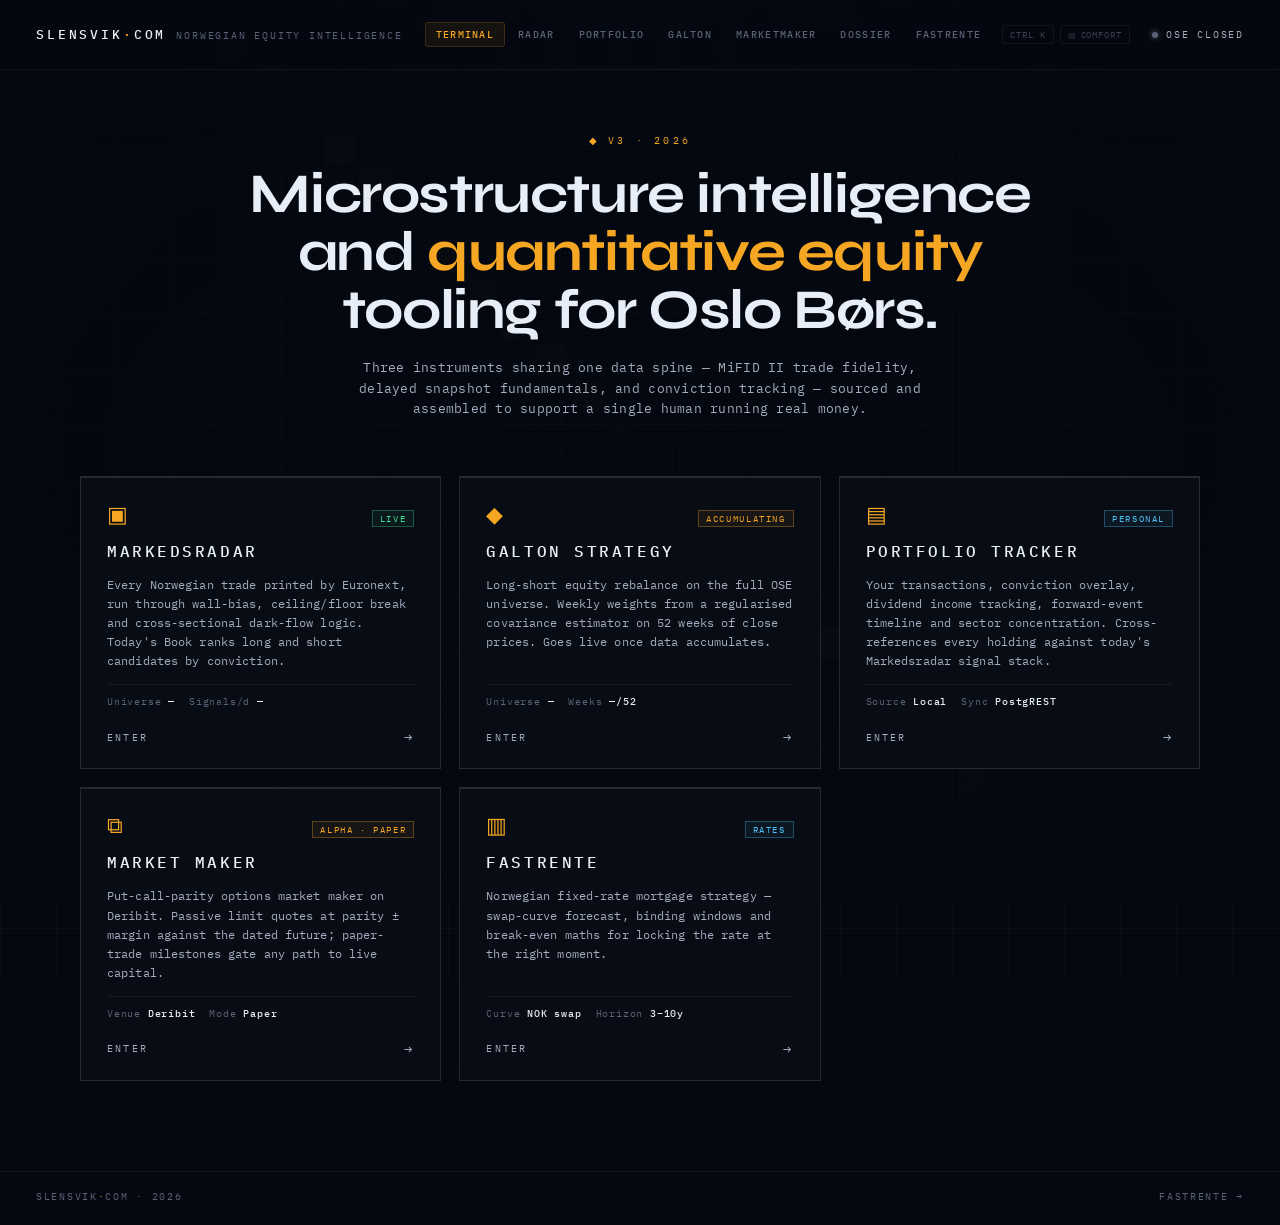
==== index.html @ cd82ac49 "feat(radar): ship Catalyst Radar — event-first precursor scanner api.catalyst_radar (ENEXT sql/catal" ====
<!DOCTYPE html>
<html lang="en">
<head>
<meta charset="UTF-8">
<meta name="viewport" content="width=device-width, initial-scale=1.0">
<title>Slensvik · Norwegian Equity Intelligence</title>
<meta name="description" content="Norwegian equity intelligence terminal — dark-flow signals, conviction radar, portfolio analytics and the Galton strategy, built on Euronext Oslo Børs data.">
<link rel="icon" type="image/svg+xml" href="assets/favicon.svg">
<link rel="preconnect" href="https://fonts.googleapis.com">
<link href="https://fonts.googleapis.com/css2?family=IBM+Plex+Mono:wght@300;400;500;600&family=Syne:wght@500;700;800&display=swap" rel="stylesheet">
<link rel="stylesheet" href="assets/intel.css">
<style>
  /* Design tokens live in assets/intel.css (shared design system). */
  *, *::before, *::after { box-sizing: border-box; margin: 0; padding: 0; }
  html { scroll-behavior: smooth; }
  body {
    background: var(--bg0); color: var(--text1);
    font-family: var(--mono); min-height: 100vh;
    overflow-x: hidden;
    -webkit-font-smoothing: antialiased; -moz-osx-font-smoothing: grayscale;
  }

  /* ─── Animated matrix background ─────────────────────────────────────── */
  #matrix-bg {
    position: fixed; inset: 0;
    z-index: 0;
    pointer-events: none;
    opacity: 0.62;
  }
  /* Top + bottom vignette so cards remain readable */
  .vignette {
    position: fixed; inset: 0; z-index: 1; pointer-events: none;
    background:
      radial-gradient(ellipse 80% 60% at 50% 50%, transparent 0%, rgba(5,8,16,0.55) 100%),
      linear-gradient(180deg, rgba(5,8,16,0.45) 0%, transparent 18%, transparent 82%, rgba(5,8,16,0.6) 100%);
  }

  /* ─── Foreground container ───────────────────────────────────────────── */
  .page {
    position: relative; z-index: 2;
    min-height: 100vh;
    display: flex; flex-direction: column;
  }

  /* ─── Top bar ────────────────────────────────────────────────────────── */
  .topbar {
    display: flex; justify-content: space-between; align-items: center;
    padding: 22px 36px; border-bottom: 1px solid var(--border);
    backdrop-filter: blur(6px); background: rgba(5,8,16,0.4);
  }
  .brand {
    display: flex; align-items: baseline; gap: 10px;
  }
  .brand .mark {
    font-family: var(--mono); font-size: 13px; font-weight: 500;
    letter-spacing: 0.22em; color: var(--text1); text-transform: uppercase;
  }
  .brand .dot { color: var(--amber); }
  .brand .sub {
    font-family: var(--mono); font-size: 10px;
    letter-spacing: 0.18em; color: var(--text3); text-transform: uppercase;
  }
  .market-status {
    display: flex; align-items: center; gap: 8px;
    font-family: var(--mono); font-size: 10px;
    letter-spacing: 0.18em; text-transform: uppercase; color: var(--text2);
  }
  .market-status .dot {
    width: 6px; height: 6px; border-radius: 50%;
    background: var(--text3); box-shadow: 0 0 6px var(--text3);
  }
  .market-status.open .dot {
    background: var(--green); box-shadow: 0 0 8px var(--green);
    animation: pulse 2s ease-in-out infinite;
  }
  @keyframes pulse { 0%,100% { opacity: 1 } 50% { opacity: 0.4 } }

  /* ─── Hero / hub ─────────────────────────────────────────────────────── */
  .hub {
    flex: 1;
    display: flex; flex-direction: column;
    justify-content: center; align-items: center;
    padding: 64px 36px 90px;
  }
  .eyebrow {
    font-family: var(--mono); font-size: 10px;
    letter-spacing: 0.32em; text-transform: uppercase;
    color: var(--amber); margin-bottom: 18px;
  }
  .eyebrow .glyph { margin-right: 8px; }
  h1.title {
    font-family: var(--sans); font-weight: 700;
    font-size: clamp(34px, 5vw, 56px);
    line-height: 1.04; letter-spacing: -0.025em;
    color: var(--text1); text-align: center; max-width: 880px;
    margin-bottom: 18px;
  }
  h1.title em {
    font-style: normal; color: var(--amber);
    font-weight: 700;
  }
  .subtitle {
    font-family: var(--mono); font-size: 13px;
    color: var(--text2); max-width: 580px; text-align: center;
    line-height: 1.6; letter-spacing: 0.02em;
    margin-bottom: 56px;
  }

  /* ─── Gateway cards ──────────────────────────────────────────────────── */
  .gateways {
    display: grid; grid-template-columns: repeat(auto-fit, minmax(280px, 1fr));
    gap: 18px; width: 100%; max-width: 1120px;
  }
  .gw.gw-wide { min-height: 0; }
  @media (max-width: 920px)  { .gateways { grid-template-columns: 1fr; max-width: 480px; } }

  .gw {
    position: relative;
    border: 1px solid var(--border2);
    background: rgba(11,15,23,0.78);
    backdrop-filter: blur(8px);
    padding: 26px 26px 22px;
    text-decoration: none; color: var(--text1);
    transition: border-color .25s, background .25s, transform .25s;
    overflow: hidden;
    display: flex; flex-direction: column; gap: 14px;
    min-height: 230px;
  }
  .gw::before {
    content: '';
    position: absolute; top: 0; left: 0; right: 0; height: 1px;
    background: var(--border2);
    transition: background .25s;
  }
  .gw:hover {
    border-color: var(--border3);
    background: rgba(17,22,31,0.85);
    transform: translateY(-1px);
  }
  .gw:hover::before { background: var(--amber); }

  .gw-head { display: flex; align-items: baseline; justify-content: space-between; gap: 12px; }
  .gw-glyph {
    font-family: var(--mono); font-size: 22px; line-height: 1;
    color: var(--amber);
  }
  .gw-status {
    font-family: var(--mono); font-size: 9px; letter-spacing: 0.18em;
    text-transform: uppercase; color: var(--text3);
    padding: 2px 7px; border: 1px solid var(--border2); border-radius: 0;
  }
  .gw-status.live { color: var(--green); border-color: rgba(67,224,151,0.32); background: rgba(67,224,151,0.06); }
  .gw-status.beta { color: var(--ice);   border-color: rgba(79,195,247,0.32); background: rgba(79,195,247,0.06); }
  .gw-status.acc  { color: var(--amber); border-color: rgba(245,166,35,0.32); background: rgba(245,166,35,0.06); }

  .gw-name {
    font-family: var(--mono); font-size: 16px; font-weight: 500;
    letter-spacing: 0.16em; text-transform: uppercase; color: var(--text1);
  }
  .gw-desc {
    font-family: var(--mono); font-size: 11.5px; line-height: 1.66;
    color: var(--text2); letter-spacing: 0.01em;
    flex: 1;
  }

  .gw-meta {
    display: flex; flex-wrap: wrap; gap: 14px;
    border-top: 1px solid var(--border);
    padding-top: 10px;
    font-family: var(--mono); font-size: 10px;
    letter-spacing: 0.08em; color: var(--text3);
  }
  .gw-meta strong {
    color: var(--text1); font-weight: 500;
    font-variant-numeric: tabular-nums;
  }

  .gw-enter {
    display: flex; align-items: center; justify-content: space-between;
    font-family: var(--mono); font-size: 10px; letter-spacing: 0.22em;
    text-transform: uppercase; color: var(--text2);
    padding-top: 6px;
  }
  .gw:hover .gw-enter { color: var(--amber); }
  .gw-arrow {
    font-size: 14px; transition: transform .25s;
  }
  .gw:hover .gw-arrow { transform: translateX(4px); }

  /* ─── Market constellation (three.js hero; replaces matrix when WebGL+data ok) ── */
  #constellation {
    position: fixed; inset: 0; z-index: 0; pointer-events: none;
    opacity: 0; transition: opacity 1.6s ease;
  }
  #constellation.on { opacity: 1; }
  #constellation-tip {
    position: fixed; z-index: 60; pointer-events: none; display: none;
    background: rgba(17,22,31,0.92);
    -webkit-backdrop-filter: blur(8px); backdrop-filter: blur(8px);
    border: 1px solid var(--border2); border-radius: var(--radius);
    padding: 8px 12px; font-family: var(--mono); font-size: 10px;
    color: var(--text2); box-shadow: var(--shadow-panel);
    letter-spacing: 0.04em; white-space: nowrap;
  }
  #constellation-tip .ct-tick { color: var(--text1); font-weight: 600; letter-spacing: .1em; }
  #constellation-tip .ct-chg.up { color: var(--green); }
  #constellation-tip .ct-chg.down { color: var(--red); }
  #constellation-tip .ct-sub { color: var(--text4); font-size: 9px; margin-top: 2px; }

  /* ─── Footer ──────────────────────────────────────────────────────────── */
  .foot {
    padding: 18px 36px 22px;
    display: flex; justify-content: space-between; align-items: center;
    border-top: 1px solid var(--border);
    font-family: var(--mono); font-size: 9.5px;
    letter-spacing: 0.18em; text-transform: uppercase; color: var(--text3);
  }
  .foot a { color: var(--text3); text-decoration: none; }
  .foot a:hover { color: var(--amber); }

  /* ─── Mobile / small screens ──────────────────────────────────────────── */
  @media (max-width: 600px) {
    .topbar { padding: 14px 16px; flex-wrap: wrap; gap: 10px; }
    .hub { padding: 40px 16px 56px; }
    .subtitle { margin-bottom: 36px; }
    .gw { min-height: 0; padding: 20px 18px 18px; }
    .foot { padding: 14px 16px 18px; flex-wrap: wrap; gap: 8px; }
  }
</style>
</head>
<body>

<script src="assets/intel.js?v=20260902"></script>

<canvas id="matrix-bg"></canvas>
<div class="vignette"></div>

<div class="page">

  <header class="topbar">
    <div class="brand">
      <span class="mark">SLENSVIK<span class="dot">·</span>COM</span>
      <span class="sub">Norwegian Equity Intelligence</span>
    </div>
    <div data-intel-nav></div>
    <div class="market-status" id="marketStatus">
      <span class="dot"></span><span class="label">CHECKING …</span>
    </div>
  </header>

  <main class="hub">

    <div class="eyebrow"><span class="glyph">◆</span>v3 · 2026</div>
    <h1 class="title">Microstructure intelligence and <em>quantitative equity</em> tooling for Oslo Børs.</h1>
    <p class="subtitle">
      Three instruments sharing one data spine — MiFID II trade fidelity,
      delayed snapshot fundamentals, and conviction tracking — sourced and
      assembled to support a single human running real money.
    </p>

    <nav class="gateways">

      <a class="gw" href="radar.html">
        <div class="gw-head">
          <span class="gw-glyph">▣</span>
          <span class="gw-status live">LIVE</span>
        </div>
        <div class="gw-name">Markedsradar</div>
        <p class="gw-desc">
          Every Norwegian trade printed by Euronext, run through wall-bias,
          ceiling/floor break and cross-sectional dark-flow logic. Today's
          Book ranks long and short candidates by conviction.
        </p>
        <div class="gw-meta">
          <span>Universe <strong id="kpiMrUniverse">—</strong></span>
          <span>Signals/d <strong id="kpiMrSignals">—</strong></span>
        </div>
        <div class="gw-enter"><span>ENTER</span><span class="gw-arrow">→</span></div>
      </a>

      <a class="gw" href="galton.html">
        <div class="gw-head">
          <span class="gw-glyph">◆</span>
          <span class="gw-status acc" id="galtonStatus">ACCUMULATING</span>
        </div>
        <div class="gw-name">Galton Strategy</div>
        <p class="gw-desc">
          Long-short equity rebalance on the full OSE universe. Weekly
          weights from a regularised covariance estimator on 52 weeks of
          close prices. Goes live once data accumulates.
        </p>
        <div class="gw-meta">
          <span>Universe <strong id="kpiGalUniverse">—</strong></span>
          <span>Weeks <strong id="kpiGalWeeks">—/52</strong></span>
        </div>
        <div class="gw-enter"><span>ENTER</span><span class="gw-arrow">→</span></div>
      </a>

      <a class="gw" href="portfolio.html">
        <div class="gw-head">
          <span class="gw-glyph">▤</span>
          <span class="gw-status beta">PERSONAL</span>
        </div>
        <div class="gw-name">Portfolio Tracker</div>
        <p class="gw-desc">
          Your transactions, conviction overlay, dividend income tracking,
          forward-event timeline and sector concentration. Cross-references
          every holding against today's Markedsradar signal stack.
        </p>
        <div class="gw-meta">
          <span>Source <strong>Local</strong></span>
          <span>Sync <strong>PostgREST</strong></span>
        </div>
        <div class="gw-enter"><span>ENTER</span><span class="gw-arrow">→</span></div>
      </a>

      <a class="gw gw-wide" href="marketmaker.html">
        <div class="gw-head">
          <span class="gw-glyph">⧉</span>
          <span class="gw-status acc">ALPHA · PAPER</span>
        </div>
        <div class="gw-name">Market Maker</div>
        <p class="gw-desc">
          Put-call-parity options market maker on Deribit. Passive limit
          quotes at parity ± margin against the dated future; paper-trade
          milestones gate any path to live capital.
        </p>
        <div class="gw-meta">
          <span>Venue <strong>Deribit</strong></span>
          <span>Mode <strong>Paper</strong></span>
        </div>
        <div class="gw-enter"><span>ENTER</span><span class="gw-arrow">→</span></div>
      </a>

      <a class="gw gw-wide" href="fastrente.html">
        <div class="gw-head">
          <span class="gw-glyph">▥</span>
          <span class="gw-status beta">RATES</span>
        </div>
        <div class="gw-name">Fastrente</div>
        <p class="gw-desc">
          Norwegian fixed-rate mortgage strategy — swap-curve forecast,
          binding windows and break-even maths for locking the rate at the
          right moment.
        </p>
        <div class="gw-meta">
          <span>Curve <strong>NOK swap</strong></span>
          <span>Horizon <strong>3–10y</strong></span>
        </div>
        <div class="gw-enter"><span>ENTER</span><span class="gw-arrow">→</span></div>
      </a>

    </nav>
  </main>

  <footer class="foot">
    <span>SLENSVIK<span style="color:var(--amber)">·</span>COM · 2026</span>
    <span><a href="fastrente.html">FASTRENTE →</a></span>
  </footer>
</div>

<script>
/* ─── Animated covariance-matrix background ────────────────────────────────
   A grid of cells, each holding a value in [-1, 1] that drifts on its own
   slow stochastic process. Diagonal cells stay strong; off-diagonals settle
   toward a structured target with periodic re-randomisation.

   This is a generic "estimator → structured target" visual; the strategy's
   exact regularisation kernel can shape it more specifically later.
*/
(() => {
  const canvas = document.getElementById('matrix-bg');
  const ctx    = canvas.getContext('2d');
  const dpr    = Math.min(window.devicePixelRatio || 1, 2);

  // Universe-like dimensions: 24x24 cells (~ a covariance matrix on a
  // mid-sized OSE subset). Big enough to feel like data, small enough to
  // animate cheaply.
  const N = 24;
  const cells = [];
  for (let i = 0; i < N; i++) {
    for (let j = 0; j < N; j++) {
      cells.push({
        i, j,
        v: 0, target: 0,
        speed: 0.0024 + Math.random() * 0.004,
      });
    }
  }
  const cellAt = (i, j) => cells[i * N + j];

  function reshuffleTargets() {
    // Each cell drifts toward the Galton-shrunken correlation it would have
    // under the actual ρ shrinkage from the dissertation's Table 1:
    //   ρ_G_ij = 0.068 + 0.259 · ρ̂_ij   (off-diagonal)
    // Diagonal stays at 1. The "sample" ρ̂ underneath is itself slowly
    // drifting block-structured noise — what an estimator would see.
    const G0 = 0.0680, G1 = 0.2592;
    const nBlocks   = 4 + Math.floor(Math.random() * 2);
    const blockSize = Math.ceil(N / nBlocks);
    const blockMean = [];
    for (let b = 0; b < nBlocks; b++) blockMean.push(Math.random() * 1.6 - 0.8);

    for (const c of cells) {
      if (c.i === c.j) { c.target = 0.95; continue; }
      const bi = Math.floor(c.i / blockSize);
      const bj = Math.floor(c.j / blockSize);
      const sameBlock = (bi === bj);
      const base      = sameBlock ? blockMean[bi] : 0;
      if (c.i > c.j) {
        c.target = cellAt(c.j, c.i).target;
      } else {
        const rhoHat  = base + (Math.random() - 0.5) * (sameBlock ? 0.4 : 0.5);
        const rhoG    = G0 + G1 * rhoHat;
        c.target = Math.max(-0.95, Math.min(0.95, rhoG));
      }
    }
  }

  function resize() {
    canvas.width  = window.innerWidth  * dpr;
    canvas.height = window.innerHeight * dpr;
    canvas.style.width  = window.innerWidth + 'px';
    canvas.style.height = window.innerHeight + 'px';
  }
  resize();
  window.addEventListener('resize', resize);

  reshuffleTargets();
  let lastShuffle = 0;
  // Color sampler: blue (+) ↔ black (0) ↔ red (−). Saturated near edges.
  function colorFor(v) {
    const a = Math.min(1, Math.abs(v));
    if (v >= 0) {
      // amber/blue mix going positive
      const r = Math.round(  8 + (245 -  8) * a * 0.55);
      const g = Math.round( 14 + (166 - 14) * a * 0.55);
      const b = Math.round( 22 + ( 35 - 22) * a * 0.25);
      return `rgba(${r},${g},${b},${0.42 + a*0.5})`;
    } else {
      // ice/blue going negative
      const r = Math.round(  8 + ( 50 -  8) * a * 0.55);
      const g = Math.round( 14 + (140 - 14) * a * 0.55);
      const b = Math.round( 22 + (200 - 22) * a * 0.55);
      return `rgba(${r},${g},${b},${0.42 + a*0.55})`;
    }
  }

  function frame(t) {
    if (window.__matrixHalt) return;     // constellation took over the hero
    if (!lastShuffle) lastShuffle = t;
    if (t - lastShuffle > 12000) {       // re-randomise structure every 12s
      reshuffleTargets();
      lastShuffle = t;
    }

    // Layout: a centered square that fills ~min(width, height)*0.95
    const W = canvas.width, H = canvas.height;
    const side = Math.min(W, H) * 0.94;
    const cell = side / N;
    const ox = (W - side) / 2;
    const oy = (H - side) / 2;

    ctx.clearRect(0, 0, W, H);

    // Gentle vignette so cells fade at edges
    const grad = ctx.createRadialGradient(W/2, H/2, side*0.15, W/2, H/2, side*0.75);
    grad.addColorStop(0,   'rgba(5,8,16,0)');
    grad.addColorStop(1,   'rgba(5,8,16,0.18)');

    for (const c of cells) {
      // Slow drift toward target
      c.v += (c.target - c.v) * c.speed;

      const x = ox + c.j * cell;
      const y = oy + c.i * cell;
      const s = cell - 2;   // 2px gutter

      ctx.fillStyle = colorFor(c.v);
      ctx.fillRect(x, y, s, s);
    }

    // Soft vignette overlay
    ctx.fillStyle = grad;
    ctx.fillRect(0, 0, W, H);

    requestAnimationFrame(frame);
  }
  requestAnimationFrame(frame);
})();

/* ─── Market status indicator (Oslo Børs hours) ───────────────────────────── */
(function updateMarket() {
  const el = document.getElementById('marketStatus');
  function tick() {
    const now = new Date();
    const oslo = new Date(now.toLocaleString('en-US', { timeZone: 'Europe/Oslo' }));
    const day  = oslo.getDay();
    const mins = oslo.getHours() * 60 + oslo.getMinutes();
    const isWeekday = day >= 1 && day <= 5;
    const isOpen = isWeekday && mins >= 9*60 && mins < 16*60+30;
    el.classList.toggle('open', isOpen);
    el.querySelector('.label').textContent = isOpen ? 'OSE OPEN' : 'OSE CLOSED';
  }
  tick();
  setInterval(tick, 30000);
})();

/* ─── Quick KPIs pulled from PostgREST (INTEL.safeGet from assets/intel.js) ── */
(async () => {
  const safeGet = INTEL.safeGet;

  // Markedsradar universe + signal count
  const univ = await safeGet('daily_summary?select=isin&limit=10000');
  if (univ) document.getElementById('kpiMrUniverse').textContent = new Set(univ.map(r => r.isin)).size || '—';

  const latest = await safeGet('smart_signals?select=trade_date&order=trade_date.desc&limit=1');
  if (latest && latest.length) {
    const d = latest[0].trade_date;
    const sigs = await safeGet(`smart_signals?trade_date=eq.${d}&select=id`);
    if (sigs) document.getElementById('kpiMrSignals').textContent = sigs.length;
  }

  // Galton: universe size + weeks of data accumulated
  const dc = await safeGet('daily_close?select=isin,trade_date&order=trade_date.asc');
  if (dc && dc.length) {
    const isins = new Set(dc.map(r => r.isin));
    const dates = [...new Set(dc.map(r => r.trade_date))].sort();
    document.getElementById('kpiGalUniverse').textContent = isins.size;
    const weeks = Math.floor(dates.length / 5);  // ~5 trading days per week
    document.getElementById('kpiGalWeeks').textContent = `${weeks}/52`;
    if (weeks >= 52) {
      const st = document.getElementById('galtonStatus');
      st.className = 'gw-status live';
      st.textContent = 'LIVE';
    }
  }
})();

/* ─── Market constellation ─────────────────────────────────────────────────
   Every listed name is a glowing star: size = market cap, color = 1d return
   (red ↔ slate ↔ green), pulse = dark-flow share. One BufferGeometry of
   point sprites (~290 names), drift + pulse computed in the vertex shader
   (zero per-frame CPU work). Degrades silently to the covariance-matrix
   canvas above when WebGL, the CDN or the data feed is unavailable.
   three.js pinned @0.160.0 (last UMD build). */
(async () => {
  const reduce = window.matchMedia('(prefers-reduced-motion: reduce)').matches;

  /* gate 1: WebGL */
  try {
    const probe = document.createElement('canvas');
    if (!(probe.getContext('webgl2') || probe.getContext('webgl'))) return;
  } catch (e) { return; }

  /* gate 2: data */
  const ti = await INTEL.safeGet(
    'ticker_intel?select=isin,ticker,issuer,market_cap_eur,return_1d_pct,dark_pct&limit=1000');
  if (!ti || ti.length < 20) return;

  /* market caps: ticker_intel.market_cap_eur is often null → fall back to the
     latest daily_close snapshot; uniform size if that misses too */
  const mcap = {};
  ti.forEach(r => { if (r.market_cap_eur != null) mcap[r.isin] = +r.market_cap_eur; });
  if (!Object.keys(mcap).length) {
    const last = await INTEL.safeGet('daily_close?select=trade_date&order=trade_date.desc&limit=1');
    if (last && last[0]) {
      const rows = await INTEL.safeGet(
        `daily_close?trade_date=eq.${last[0].trade_date}&select=isin,market_cap&limit=1000`);
      (rows || []).forEach(r => { if (r.market_cap != null) mcap[r.isin] = +r.market_cap; });
    }
  }

  /* gate 3: pinned CDN */
  const ok = await new Promise(res => {
    const s = document.createElement('script');
    s.src = 'https://unpkg.com/three@0.160.0/build/three.min.js';
    s.onload = () => res(true); s.onerror = () => res(false);
    document.head.appendChild(s);
  });
  if (!ok || !window.THREE) return;

  /* take over from the matrix fallback */
  window.__matrixHalt = true;
  const mbg = document.getElementById('matrix-bg');
  if (mbg) mbg.style.display = 'none';

  /* mobile budget: fewer sprites + lower DPR cap keeps the hero smooth */
  const SMALL = window.matchMedia('(max-width: 700px)').matches;
  const stars = ti.slice(0, SMALL ? 160 : 320);
  const N = stars.length;
  const maxMc = Math.max(1, ...stars.map(s => mcap[s.isin] || 0));

  const canvas = document.createElement('canvas');
  canvas.id = 'constellation';
  document.body.insertBefore(canvas, document.querySelector('.vignette'));

  const renderer = new THREE.WebGLRenderer({ canvas, alpha: true, antialias: false });
  renderer.setPixelRatio(Math.min(window.devicePixelRatio || 1, SMALL ? 1.5 : 2));
  const camera = new THREE.PerspectiveCamera(55, 1, 1, 600);
  camera.position.set(0, 5, 150);
  const scene = new THREE.Scene();
  const group = new THREE.Group();
  group.rotation.x = 0.30;
  scene.add(group);

  /* one buffer geometry of point sprites */
  const pos = new Float32Array(N * 3), col = new Float32Array(N * 3),
        size = new Float32Array(N), pulse = new Float32Array(N),
        amp = new Float32Array(N), phase = new Float32Array(N), freq = new Float32Array(N);

  const lerp3 = (a, b, t) => [a[0]+(b[0]-a[0])*t, a[1]+(b[1]-a[1])*t, a[2]+(b[2]-a[2])*t];
  const SLATE = [0.36, 0.40, 0.50], GREEN = [0.26, 0.88, 0.59], RED = [0.94, 0.38, 0.38];

  for (let i = 0; i < N; i++) {
    const s = stars[i];
    /* tilted galactic disc, denser toward the core */
    const a2 = Math.random() * Math.PI * 2;
    const r  = Math.sqrt(Math.random());
    pos[i*3]   = Math.cos(a2) * r * 130;
    pos[i*3+1] = (Math.random() - 0.5) * (1.15 - r) * 60;
    pos[i*3+2] = Math.sin(a2) * r * 70;

    /* color ← 1d return through the site palette */
    const t = Math.max(-1, Math.min(1, (s.return_1d_pct || 0) / 2));
    const c = t >= 0 ? lerp3(SLATE, GREEN, t) : lerp3(SLATE, RED, -t);
    col[i*3] = c[0]; col[i*3+1] = c[1]; col[i*3+2] = c[2];

    /* size ← market cap (cube-root flattening keeps mid-caps visible) */
    const mc = mcap[s.isin];
    size[i] = mc ? 6 + 26 * Math.pow(mc / maxMc, 0.30) : 7;

    /* pulse ← dark-flow share */
    const dk = +s.dark_pct || 0;
    amp[i]   = Math.min(1, dk / 12);
    pulse[i] = 0.7 + Math.min(3.2, dk / 10 * 2.6);
    phase[i] = Math.random() * Math.PI * 2;
    freq[i]  = 0.05 + Math.random() * 0.10;     /* slow autonomous drift */
  }

  const geo = new THREE.BufferGeometry();
  geo.setAttribute('position', new THREE.BufferAttribute(pos, 3));
  geo.setAttribute('aColor',   new THREE.BufferAttribute(col, 3));
  geo.setAttribute('aSize',    new THREE.BufferAttribute(size, 1));
  geo.setAttribute('aPulse',   new THREE.BufferAttribute(pulse, 1));
  geo.setAttribute('aAmp',     new THREE.BufferAttribute(amp, 1));
  geo.setAttribute('aPhase',   new THREE.BufferAttribute(phase, 1));
  geo.setAttribute('aFreq',    new THREE.BufferAttribute(freq, 1));

  const mat = new THREE.ShaderMaterial({
    transparent: true, depthWrite: false, blending: THREE.AdditiveBlending,
    uniforms: { uTime: { value: 0 }, uPR: { value: renderer.getPixelRatio() } },
    vertexShader: `
      attribute vec3  aColor;
      attribute float aSize, aPulse, aAmp, aPhase, aFreq;
      uniform float uTime, uPR;
      varying vec3 vColor; varying float vGlow;
      void main() {
        vec3 p = position + vec3(
          sin(uTime * aFreq        + aPhase),
          cos(uTime * aFreq * 1.31 + aPhase * 1.7),
          sin(uTime * aFreq * 0.73 + aPhase * 2.3)) * 2.8;
        vec4 mv = modelViewMatrix * vec4(p, 1.0);
        float pl = 0.5 + 0.5 * sin(uTime * aPulse + aPhase);
        vGlow  = 0.62 + 0.38 * pl * max(aAmp, 0.12);
        vColor = aColor;
        gl_PointSize = aSize * uPR * (210.0 / -mv.z) * (1.0 + 0.22 * pl * aAmp);
        gl_Position  = projectionMatrix * mv;
      }`,
    fragmentShader: `
      precision mediump float;
      varying vec3 vColor; varying float vGlow;
      void main() {
        vec2  c = gl_PointCoord - 0.5;
        float d = length(c) * 2.0;
        if (d > 1.0) discard;
        float halo = pow(1.0 - d, 2.0);
        float core = smoothstep(0.26, 0.0, d);
        vec3 col = vColor * (1.0 + 0.5 * vGlow) + vec3(1.0) * core * 0.35;
        gl_FragColor = vec4(col, (halo * 0.95 + core) * vGlow);
      }`,
  });
  const points = new THREE.Points(geo, mat);
  group.add(points);

  function resize() {
    renderer.setSize(window.innerWidth, window.innerHeight, false);
    camera.aspect = window.innerWidth / window.innerHeight;
    camera.updateProjectionMatrix();
  }
  resize();
  window.addEventListener('resize', resize);

  /* ── hover tooltip + click → dossier (events on document: canvas sits
        behind .page, so we raycast from wherever the cursor is) ── */
  const tip = document.createElement('div');
  tip.id = 'constellation-tip';
  document.body.appendChild(tip);
  const ray = new THREE.Raycaster();
  ray.params.Points.threshold = 4;
  const ndc = new THREE.Vector2();
  let hover = -1, mx = 0, my = 0;

  function pick(e) {
    ndc.x = (e.clientX / window.innerWidth) * 2 - 1;
    ndc.y = -(e.clientY / window.innerHeight) * 2 + 1;
    ray.setFromCamera(ndc, camera);
    const hit = ray.intersectObject(points)[0];
    return hit ? hit.index : -1;
  }
  document.addEventListener('mousemove', (e) => {
    mx = (e.clientX / window.innerWidth - 0.5) * 2;
    my = (e.clientY / window.innerHeight - 0.5) * 2;
    if (e.target.closest('a, button, input, nav, .gw')) {
      if (hover !== -1) { hover = -1; tip.style.display = 'none'; document.body.style.cursor = ''; }
      return;
    }
    const idx = pick(e);
    if (idx !== hover) {
      hover = idx;
      if (idx === -1) { tip.style.display = 'none'; document.body.style.cursor = ''; }
    }
    if (hover !== -1) {
      const s = stars[hover];
      const chg = s.return_1d_pct;
      tip.innerHTML =
        `<span class="ct-tick">${s.ticker || ''}</span> · ${s.issuer || s.isin}` +
        ` <span class="ct-chg ${chg > 0 ? 'up' : chg < 0 ? 'down' : ''}">${INTEL.fmtPct(chg)}</span>` +
        `<div class="ct-sub">dark ${INTEL.fmtNum(s.dark_pct, 1)}% · click for dossier</div>`;
      tip.style.display = 'block';
      tip.style.left = Math.min(e.clientX + 16, window.innerWidth - 280) + 'px';
      tip.style.top  = (e.clientY + 18) + 'px';
      document.body.style.cursor = 'pointer';
    }
  }, { passive: true });
  document.addEventListener('click', (e) => {
    if (hover === -1 || e.target.closest('a, button, input, nav')) return;
    location.href = INTEL.selskapHref(stars[hover].isin);
  });

  /* ── render loop: 60fps budget, rAF paused when tab hidden ── */
  let raf = 0;
  const clock = new THREE.Clock();
  let t = 0;
  function frame() {
    raf = requestAnimationFrame(frame);
    t += Math.min(clock.getDelta(), 0.1);
    mat.uniforms.uTime.value = t;
    group.rotation.y += 0.00045;                       /* slow autonomous spin */
    camera.position.x += (mx * 9  - camera.position.x) * 0.04;   /* parallax */
    camera.position.y += (-my * 5 + 6 - camera.position.y) * 0.04;
    camera.lookAt(0, 0, 0);
    renderer.render(scene, camera);
  }
  if (reduce) {
    /* static rendered frame — no drift, no spin */
    mat.uniforms.uTime.value = 8;
    renderer.render(scene, camera);
  } else {
    frame();
    document.addEventListener('visibilitychange', () => {
      if (document.hidden) { cancelAnimationFrame(raf); raf = 0; clock.getDelta(); }
      else if (!raf) frame();
    });
  }
  canvas.classList.add('on');
})();
</script>

</body>
</html>
---- assets/intel.css ----
/* ═══════════════════════════════════════════════════════════════════════════
   INTEL.CSS — slensvik.com shared design system
   ─────────────────────────────────────────────────────────────────────────────
   Terminal-quant identity: near-black blues, IBM Plex Mono data surfaces,
   Syne display type, amber/ice/green/red accent semantics, subtle grid
   textures and glow accents. Bloomberg-terminal-meets-modern.

   Load FIRST in <head>, before any page-local <style> (page styles may extend
   or override). Pair with assets/intel.js (nav injection, fetch + format
   utils, Chart.js defaults).

   ── DESIGN TOKENS (CSS custom properties on :root) ──────────────────────────
   Backgrounds (darkest → lightest):
     --bg0  #050810  page background (near-black blue)
     --bg1  #0b0f17  panel background
     --bg2  #11161f  raised surface / table header / tooltip
     --bg3  #1a212d  hover / active surface
   Borders (white-alpha, subtle → strong):
     --border   rgba(255,255,255,.06)  hairline panel/table border
     --border2  rgba(255,255,255,.12)  interactive border (buttons, pills)
     --border3  rgba(255,255,255,.22)  hover/focus border
   Text (bright → faint):
     --text1  #e8eef7  primary (values, headings)
     --text2  #a4adbf  secondary (body copy)
     --text3  #5a6377  labels, metadata
     --text4  #3a4252  disabled / decorative
   Accents (semantic; each has a -dim translucent fill for badge/pill bg):
     --amber  #f5a623  brand / attention / cost      --amber-dim rgba(.16)
     --ice    #4fc3f7  data / info / canonical feed  --ice-dim   rgba(.13)
     --green  #43e097  positive / live / long        --green-dim rgba(.16)
     --red    #f06060  negative / risk / short       --red-dim   rgba(.16)
     --purple #a78bfa  model / derived / signal      --purple-dim rgba(.14)
   Type:
     --mono  IBM Plex Mono stack — ALL data, labels, numbers (use with
             font-variant-numeric: tabular-nums for columns)
     --sans  Syne stack — display headings and prose
   Geometry & depth:
     --radius 4px  --radius-lg 8px
     --space-1 4px --space-2 8px --space-3 14px --space-4 22px --space-5 36px
     --shadow-panel  ambient panel drop
     --glow-amber / --glow-ice / --glow-green / --glow-red  accent glows
   Legacy aliases (older pages: markedsradar, portfolio — DO NOT use in new
   code, kept so existing markup/JS template literals keep resolving):
     --bg→bg0, --border-glow→border3, --text→text1, --text-bright→text1,
     --text-dim→text3, --gold→amber, --body→sans

   ── COMPONENT VOCABULARY ────────────────────────────────────────────────────
   Topbar / nav
     .site-nav            injected by intel.js into [data-intel-nav]; row of
                          .sn-link anchors, .sn-link.active = current page
   Panels
     .panel               bg1 card w/ hairline border + radius (+hover lift)
     .panel-head          flex row: .panel-title (mono micro-caps label) +
                          .panel-meta (right-aligned mono metadata)
     .sec-head            standalone section header: glyph + title + rule
   KPIs
     .kpi-strip           responsive auto-fit grid of .kpi cells
     .kpi                 cell: .kpi-label (micro-caps) / .kpi-value (big mono)
                          / .kpi-sub (faint context line)
     .kpi.up .kpi.down    tints value green/red
   Tables
     .intel-table         data table: micro-caps thead, hairline rows,
                          hover bg3; td.r = right-aligned tabular numerals
   Pills & badges
     .pill                inline status capsule (mono 10px)
     .pill-pos .pill-neg .pill-neu     semantic green/red/slate
     .pill-live           green + pulsing dot (live data feed)
     .pill-mock           amber dashed (mock/simulated data)  ← MOCK badge
     .badge / .badge-green -red -amber -ice -purple -dim     tiny chips
   Charts & sparklines
     .chart-frame         positioned canvas wrapper (give it a height)
     .spark               inline-flex sparkline container (svg/canvas inside)
   Links
     .tk-link             ticker/ISIN → selskap.html?isin=… cross-link;
                          subtle dotted underline, ice on hover
   Tooltip
     .intel-tip           positioned hover tooltip body (bg2, hairline, mono)
   Loading
     .skeleton            shimmering placeholder block (set w/h)
     .spinner-dot         3-dot pulsing loader
   Buttons
     .btn                 mono micro-caps ghost button; .btn:hover ice
     .btn-accent          amber filled
   Texture
     body::before is page-local; use .scanlines on a wrapper for the shared
     horizontal scan-line texture, .gridbg for the faint blueprint grid

   ── MOTION & DEPTH SYSTEM (v3 "the terminal is alive") ─────────────────────
   All motion is gated behind @media (prefers-reduced-motion: no-preference);
   reduced-motion users get the full static design. Driven by intel.js.
     .intel-ambient        fixed background layer (grid + scanline + mood glow)
                           injected by intel.js; parallax via --ambient-y
     --mood-rgb --mood-a   market-mood accent (set from /market_pulse by
                           intel.js; green when breadth>50%, red below,
                           ice neutral) — 3–5% alpha ambient tinting
     .intel-reveal(.in)    staggered fade-up entrance (IntersectionObserver;
                           delay via --reveal-delay)
     .ln-digit(.roll)      odometer digit roll inside INTEL.liveNumber targets
     .ln-up .ln-dn         green/red afterglow on value change
     .intel-k*             ⌘K command palette (overlay, input, list, hints)
     .sn-klaunch           ⌘K affordance chip appended to the injected nav
   ═══════════════════════════════════════════════════════════════════════ */

:root {
  /* backgrounds */
  --bg0: #050810; --bg1: #0b0f17; --bg2: #11161f; --bg3: #1a212d;
  /* borders */
  --border:  rgba(255,255,255,0.06);
  --border2: rgba(255,255,255,0.12);
  --border3: rgba(255,255,255,0.22);
  /* text */
  --text1: #e8eef7; --text2: #a4adbf; --text3: #5a6377; --text4: #3a4252;
  /* accents */
  --amber: #f5a623;  --amber-dim: rgba(245,166,35,0.16);
  --ice:   #4fc3f7;  --ice-dim:   rgba(79,195,247,0.13);
  --green: #43e097;  --green-dim: rgba(67,224,151,0.16);
  --red:   #f06060;  --red-dim:   rgba(240,96,96,0.16);
  --purple:#a78bfa;  --purple-dim:rgba(167,139,250,0.14);
  /* type */
  --mono: 'IBM Plex Mono', ui-monospace, SFMono-Regular, Menlo, monospace;
  --sans: 'Syne', system-ui, sans-serif;
  /* geometry */
  --radius: 4px; --radius-lg: 8px;
  --space-1: 4px; --space-2: 8px; --space-3: 14px; --space-4: 22px; --space-5: 36px;
  /* market mood (overridden at runtime by intel.js from /market_pulse) */
  --mood-rgb: 79,195,247;   /* neutral ice */
  --mood-a: 0.03;
  /* depth */
  --shadow-panel: 0 8px 28px rgba(0,0,0,0.45);
  --glow-amber: 0 0 18px rgba(245,166,35,0.18);
  --glow-ice:   0 0 18px rgba(79,195,247,0.18);
  --glow-green: 0 0 18px rgba(67,224,151,0.18);
  --glow-red:   0 0 18px rgba(240,96,96,0.18);

  /* ── legacy aliases (markedsradar / portfolio era) ── */
  --bg: var(--bg0);
  --border-glow: var(--border3);
  --text: var(--text1);
  --text-bright: var(--text1);
  --text-dim: var(--text3);
  --gold: var(--amber);
  --body: var(--sans);
}

/* ── Site nav (injected by intel.js) ─────────────────────────────────────── */
.site-nav {
  display: flex; align-items: center; gap: 2px; flex-wrap: wrap;
}
.site-nav .sn-link {
  font-family: var(--mono); font-size: 10px; font-weight: 500;
  letter-spacing: 0.13em; text-transform: uppercase;
  color: var(--text3); text-decoration: none;
  padding: 5px 10px; border-radius: 3px;
  border: 1px solid transparent;
  transition: color .15s, border-color .15s, background .15s;
  white-space: nowrap;
}
.site-nav .sn-link:hover { color: var(--text1); background: var(--bg3); }
.site-nav .sn-link.active {
  color: var(--amber); border-color: var(--amber-dim);
  background: rgba(245,166,35,0.07);
}
.site-nav .sn-sep { color: var(--text4); font-size: 9px; user-select: none; }

/* ── Panels (layered glass) ──────────────────────────────────────────────── */
.panel {
  background: rgba(11,15,23,0.72);
  -webkit-backdrop-filter: blur(9px); backdrop-filter: blur(9px);
  border: 1px solid rgba(255,255,255,0.075);
  border-radius: var(--radius-lg); padding: var(--space-4);
  box-shadow:
    inset 0 1px 0 rgba(255,255,255,0.045),                       /* luminous top edge */
    inset 0 0 32px rgba(var(--mood-rgb), calc(var(--mood-a) * 0.5)),
    0 1px 2px rgba(0,0,0,0.25);
  transition: border-color .25s, transform .25s, box-shadow .25s;
}
.panel:hover {
  border-color: var(--border2);
  box-shadow:
    inset 0 1px 0 rgba(255,255,255,0.07),
    inset 0 0 32px rgba(var(--mood-rgb), calc(var(--mood-a) * 0.8)),
    0 6px 22px rgba(0,0,0,0.30),
    0 0 24px rgba(var(--mood-rgb), calc(var(--mood-a) * 1.4));
}
@media (prefers-reduced-motion: no-preference) {
  .panel:hover { transform: translateY(-1px); }
}
.panel-head {
  display: flex; align-items: baseline; justify-content: space-between;
  gap: var(--space-3); margin-bottom: var(--space-3);
}
.panel-title {
  font-family: var(--mono); font-size: 10px; font-weight: 500;
  letter-spacing: 0.18em; text-transform: uppercase; color: var(--text3);
}
.panel-title .glyph { color: var(--amber); margin-right: 6px; }
.panel-meta { font-family: var(--mono); font-size: 10px; color: var(--text4); letter-spacing: 0.06em; }

.sec-head {
  display: flex; align-items: center; gap: var(--space-3);
  font-family: var(--mono); font-size: 10px; letter-spacing: 0.18em;
  text-transform: uppercase; color: var(--text3);
  margin: var(--space-5) 0 var(--space-3);
}
.sec-head::after { content: ''; flex: 1; height: 1px; background: var(--border); }
.sec-head .glyph { color: var(--amber); }

/* ── KPI strip ───────────────────────────────────────────────────────────── */
.kpi-strip {
  display: grid; grid-template-columns: repeat(auto-fit, minmax(140px, 1fr));
  gap: 1px; background: var(--border); border: 1px solid var(--border);
  border-radius: var(--radius-lg); overflow: hidden;
}
.kpi { background: var(--bg1); padding: var(--space-3) var(--space-4); }
.kpi-label {
  font-family: var(--mono); font-size: 9px; letter-spacing: 0.16em;
  text-transform: uppercase; color: var(--text3); margin-bottom: 6px;
}
.kpi-value {
  font-family: var(--mono); font-size: 22px; font-weight: 600;
  color: var(--text1); line-height: 1.1; font-variant-numeric: tabular-nums;
}
.kpi-sub { font-family: var(--mono); font-size: 10px; color: var(--text4); margin-top: 4px; }
.kpi.up   .kpi-value { color: var(--green); }
.kpi.down .kpi-value { color: var(--red); }

/* ── Data tables ─────────────────────────────────────────────────────────── */
.intel-table { width: 100%; border-collapse: collapse; }
.intel-table th {
  font-family: var(--mono); font-size: 9px; font-weight: 500;
  letter-spacing: 0.14em; text-transform: uppercase; color: var(--text3);
  text-align: left; padding: 8px 10px; border-bottom: 1px solid var(--border2);
  background: var(--bg2);
}
.intel-table td {
  font-family: var(--mono); font-size: 11px; color: var(--text2);
  padding: 7px 10px; border-bottom: 1px solid var(--border);
  font-variant-numeric: tabular-nums;
}
.intel-table tbody tr { transition: background .12s; }
.intel-table tbody tr:hover { background: var(--bg3); }
.intel-table .r, .intel-table td.r, .intel-table th.r { text-align: right; }

/* ── Pills & badges ──────────────────────────────────────────────────────── */
.pill {
  display: inline-flex; align-items: center; gap: 6px;
  font-family: var(--mono); font-size: 10px; letter-spacing: 0.12em;
  text-transform: uppercase; padding: 3px 10px; border-radius: 20px;
  border: 1px solid var(--border2); color: var(--text2); white-space: nowrap;
}
.pill-pos { color: var(--green); border-color: rgba(67,224,151,0.4); background: var(--green-dim); }
.pill-neg { color: var(--red);   border-color: rgba(240,96,96,0.4);  background: var(--red-dim); }
.pill-neu { color: var(--text3); border-color: var(--border2);       background: var(--bg2); }
.pill-live { color: var(--green); border-color: rgba(67,224,151,0.4); background: var(--green-dim); }
.pill-live::before {
  content: ''; width: 6px; height: 6px; border-radius: 50%;
  background: var(--green); animation: intel-pulse 2s ease-in-out infinite;
}
.pill-mock {
  color: var(--amber); border: 1px dashed rgba(245,166,35,0.55);
  background: var(--amber-dim);
}
@keyframes intel-pulse { 0%,100% { opacity: 1; } 50% { opacity: 0.25; } }

.badge {
  display: inline-block; font-family: var(--mono); font-size: 9px;
  letter-spacing: 0.08em; padding: 2px 7px; border-radius: 3px;
  border: 1px solid transparent; white-space: nowrap; vertical-align: middle;
}
.badge-green  { background: var(--green-dim);  color: var(--green); }
.badge-red    { background: var(--red-dim);    color: var(--red); }
.badge-amber  { background: var(--amber-dim);  color: var(--amber); }
.badge-ice    { background: var(--ice-dim);    color: var(--ice); }
.badge-purple { background: var(--purple-dim); color: var(--purple); }
.badge-dim    { background: var(--bg3);        color: var(--text3); }

/* ── Charts & sparklines ─────────────────────────────────────────────────── */
.chart-frame { position: relative; width: 100%; }
.chart-frame > canvas { position: absolute; inset: 0; width: 100% !important; height: 100% !important; }
.spark { display: inline-flex; align-items: center; height: 22px; vertical-align: middle; }

/* ── Cross-link: ticker → selskap.html?isin= ─────────────────────────────── */
.tk-link {
  color: inherit; text-decoration: none;
  border-bottom: 1px dotted var(--text4);
  transition: color .12s, border-color .12s;
}
.tk-link:hover { color: var(--ice); border-bottom-color: var(--ice); }

/* ── Tooltip ─────────────────────────────────────────────────────────────── */
.intel-tip {
  position: absolute; z-index: 50; pointer-events: none;
  background: var(--bg2); border: 1px solid var(--border2);
  border-radius: var(--radius); padding: 8px 12px;
  font-family: var(--mono); font-size: 10px; color: var(--text2);
  box-shadow: var(--shadow-panel); max-width: 280px;
}

/* ── Loading states ──────────────────────────────────────────────────────── */
.skeleton {
  position: relative; overflow: hidden;
  background: var(--bg2); border-radius: var(--radius);
}
.skeleton::after {
  content: ''; position: absolute; inset: 0;
  background: linear-gradient(90deg, transparent, rgba(255,255,255,0.05), transparent);
  animation: intel-shimmer 1.6s infinite;
}
@keyframes intel-shimmer { from { transform: translateX(-100%); } to { transform: translateX(100%); } }
.spinner-dot { display: inline-flex; gap: 5px; }
.spinner-dot i {
  width: 5px; height: 5px; border-radius: 50%; background: var(--text3);
  animation: intel-pulse 1.2s ease-in-out infinite;
}
.spinner-dot i:nth-child(2) { animation-delay: .2s; }
.spinner-dot i:nth-child(3) { animation-delay: .4s; }

/* ── Buttons ─────────────────────────────────────────────────────────────── */
.btn {
  font-family: var(--mono); font-size: 10px; letter-spacing: 0.12em;
  text-transform: uppercase; color: var(--text2);
  background: transparent; border: 1px solid var(--border2);
  border-radius: var(--radius); padding: 6px 14px; cursor: pointer;
  transition: color .15s, border-color .15s, box-shadow .15s;
}
.btn:hover { color: var(--ice); border-color: var(--ice); box-shadow: var(--glow-ice); }
.btn-accent { color: var(--bg0); background: var(--amber); border-color: var(--amber); font-weight: 600; }
.btn-accent:hover { color: var(--bg0); box-shadow: var(--glow-amber); }

/* ── Textures ────────────────────────────────────────────────────────────── */
.scanlines {
  background-image: repeating-linear-gradient(
    0deg, transparent 0 2px, rgba(255,255,255,0.012) 2px 4px);
}
.gridbg {
  background-image:
    linear-gradient(rgba(255,255,255,0.022) 1px, transparent 1px),
    linear-gradient(90deg, rgba(255,255,255,0.022) 1px, transparent 1px);
  background-size: 44px 44px;
}

/* ── Scrollbars (site-wide) ──────────────────────────────────────────────── */
::-webkit-scrollbar { width: 9px; height: 9px; }
::-webkit-scrollbar-track { background: var(--bg0); }
::-webkit-scrollbar-thumb { background: var(--bg3); border-radius: 5px; }
::-webkit-scrollbar-thumb:hover { background: var(--border3); }

/* ═══ MOTION & DEPTH SYSTEM ═══════════════════════════════════════════════ */

/* ── Ambient background (injected by intel.js as <div class="intel-ambient">)
      grid + scanlines + a faint market-mood glow bleeding from the top.
      Sits at z-index:-1 (above the page canvas bg, below all content).
      Parallax: intel.js drives --ambient-y from scroll. ─────────────────── */
.intel-ambient {
  position: fixed; left: 0; right: 0; top: -80px; bottom: -80px;
  z-index: -1; pointer-events: none;
  background-image:
    radial-gradient(ellipse 75% 42% at 50% -4%,
      rgba(var(--mood-rgb), calc(var(--mood-a) * 1.6)), transparent 70%),
    repeating-linear-gradient(0deg,
      transparent 0 3px, rgba(255,255,255,0.008) 3px 4px),
    linear-gradient(rgba(255,255,255,0.020) 1px, transparent 1px),
    linear-gradient(90deg, rgba(255,255,255,0.020) 1px, transparent 1px);
  background-size: 100% 100%, 100% 100%, 56px 56px, 56px 56px;
  transform: translateY(var(--ambient-y, 0px));
  will-change: transform;
}
@media (prefers-reduced-motion: no-preference) {
  .intel-ambient { animation: intel-grid-drift 120s linear infinite; }
  @keyframes intel-grid-drift {
    from { background-position: 0 0, 0 0, 0 0, 0 0; }
    to   { background-position: 0 0, 0 0, 56px 112px, 56px 112px; }
  }
}

/* ── Staggered entrance (intel.js adds .intel-reveal, then .in on
      intersection; --reveal-delay staggers items in the same batch).
      Fail-safe: the hidden state exists only while JS has armed the
      observer, and intel.js force-reveals everything ~1.5s after init —
      no content can ever be stuck hidden. ─────────────────────────────── */
@media (prefers-reduced-motion: no-preference) {
  .intel-reveal {
    opacity: 0; transform: translateY(14px);
  }
  .intel-reveal.in {
    opacity: 1; transform: none;
    transition:
      opacity  .65s cubic-bezier(.22,.7,.3,1) var(--reveal-delay, 0s),
      transform .65s cubic-bezier(.22,.7,.3,1) var(--reveal-delay, 0s);
  }
  /* sec-head underline sweep (the ::after rule line draws left→right) */
  .sec-head.intel-reveal::after { transform: scaleX(0); transform-origin: left center; }
  .sec-head.intel-reveal.in::after {
    transform: scaleX(1);
    transition: transform 1.1s cubic-bezier(.22,.8,.2,1) calc(var(--reveal-delay, 0s) + .2s);
  }
  /* skeleton → content morph: apply to a container the moment real content
     replaces a .skeleton (used by pages; generic utility) */
  .materialize { animation: intel-materialize .55s cubic-bezier(.2,.7,.3,1) both; }
  @keyframes intel-materialize {
    from { opacity: 0; filter: blur(5px); transform: translateY(4px); }
    to   { opacity: 1; filter: blur(0);  transform: none; }
  }
}

/* ── Living numbers (INTEL.liveNumber) ───────────────────────────────────── */
.ln-digit { display: inline-block; }
@media (prefers-reduced-motion: no-preference) {
  .ln-digit.roll { animation: intel-digit-roll .55s cubic-bezier(.18,.85,.3,1) both; }
  @keyframes intel-digit-roll {
    from { transform: translateY(.55em); opacity: 0; filter: blur(1.5px); }
    to   { transform: none; opacity: 1; filter: blur(0); }
  }
  .ln-up { animation: intel-glow-up 1.2s ease-out; }
  .ln-dn { animation: intel-glow-dn 1.2s ease-out; }
  @keyframes intel-glow-up {
    0%   { text-shadow: 0 0 14px rgba(67,224,151,.9), 0 0 4px rgba(67,224,151,.7); color: #43e097; }
    100% { text-shadow: 0 0 0 rgba(67,224,151,0); }
  }
  @keyframes intel-glow-dn {
    0%   { text-shadow: 0 0 14px rgba(240,96,96,.9), 0 0 4px rgba(240,96,96,.7); color: #f06060; }
    100% { text-shadow: 0 0 0 rgba(240,96,96,0); }
  }
}

/* ═══ ⌘K COMMAND PALETTE ═════════════════════════════════════════════════ */
.intel-k {
  position: fixed; inset: 0; z-index: 999;
  display: flex; align-items: flex-start; justify-content: center;
  padding: 14vh 20px 20px;
  background: rgba(3,5,10,0.55);
  -webkit-backdrop-filter: blur(7px); backdrop-filter: blur(7px);
}
.intel-k-box {
  width: 100%; max-width: 560px;
  background: rgba(11,15,23,0.88);
  -webkit-backdrop-filter: blur(14px); backdrop-filter: blur(14px);
  border: 1px solid var(--border2); border-radius: var(--radius-lg);
  box-shadow:
    inset 0 1px 0 rgba(255,255,255,0.06),
    0 24px 70px rgba(0,0,0,0.6),
    0 0 40px rgba(var(--mood-rgb), calc(var(--mood-a) * 2));
  overflow: hidden;
}
@media (prefers-reduced-motion: no-preference) {
  .intel-k       { animation: intel-k-fade .18s ease-out both; }
  .intel-k-box   { animation: intel-k-pop  .22s cubic-bezier(.2,.9,.3,1.15) both; }
  @keyframes intel-k-fade { from { opacity: 0; } to { opacity: 1; } }
  @keyframes intel-k-pop  { from { opacity: 0; transform: translateY(-10px) scale(.985); }
                            to   { opacity: 1; transform: none; } }
}
.intel-k-inputrow {
  display: flex; align-items: center; gap: 10px;
  padding: 14px 16px; border-bottom: 1px solid var(--border);
}
.intel-k-inputrow .glyph { color: var(--amber); font-family: var(--mono); font-size: 13px; }
.intel-k-input {
  flex: 1; background: transparent; border: 0; outline: 0;
  font-family: var(--mono); font-size: 14px; color: var(--text1);
  letter-spacing: 0.04em; caret-color: var(--amber);
}
.intel-k-input::placeholder { color: var(--text4); }
.intel-k-list { max-height: 46vh; overflow-y: auto; padding: 6px; }
.intel-k-item {
  display: flex; align-items: center; gap: 12px;
  padding: 9px 12px; border-radius: var(--radius);
  font-family: var(--mono); cursor: pointer;
  border: 1px solid transparent;
}
.intel-k-item .ki-glyph { color: var(--text4); font-size: 12px; width: 14px; text-align: center; }
.intel-k-item .ki-main  { flex: 1; min-width: 0; display: flex; align-items: baseline; gap: 10px; }
.intel-k-item .ki-tick  { font-size: 12px; font-weight: 600; color: var(--text1); letter-spacing: .06em; white-space: nowrap; }
.intel-k-item .ki-name  { font-size: 10.5px; color: var(--text3); overflow: hidden; text-overflow: ellipsis; white-space: nowrap; }
.intel-k-item .ki-kind  { font-size: 9px; letter-spacing: .14em; color: var(--text4); text-transform: uppercase; }
.intel-k-item .ki-name b { color: var(--ice); font-weight: 500; }
.intel-k-item .ki-tick b { color: var(--amber); font-weight: 600; }
.intel-k-item.sel {
  background: var(--bg3); border-color: var(--border2);
  box-shadow: inset 2px 0 0 var(--amber);
}
.intel-k-item.sel .ki-glyph { color: var(--amber); }
.intel-k-empty {
  padding: 26px 16px; text-align: center;
  font-family: var(--mono); font-size: 10.5px; letter-spacing: .12em;
  color: var(--text4); text-transform: uppercase;
}
.intel-k-hints {
  display: flex; gap: 14px; justify-content: center;
  padding: 9px 14px; border-top: 1px solid var(--border);
  font-family: var(--mono); font-size: 9px; letter-spacing: .1em;
  color: var(--text4); text-transform: uppercase;
}
.intel-k-hints kbd {
  font-family: var(--mono); font-size: 9px; color: var(--text3);
  background: var(--bg2); border: 1px solid var(--border2); border-radius: 3px;
  padding: 1px 5px; margin-right: 4px;
}
/* nav affordance chip */
.sn-klaunch {
  display: inline-flex; align-items: center; gap: 4px;
  font-family: var(--mono); font-size: 9px; letter-spacing: .1em;
  color: var(--text4); background: transparent;
  border: 1px solid var(--border); border-radius: 3px;
  padding: 3px 7px; margin-left: 8px; cursor: pointer;
  transition: color .15s, border-color .15s, box-shadow .15s;
}
.sn-klaunch:hover { color: var(--amber); border-color: rgba(245,166,35,0.4); box-shadow: var(--glow-amber); }

/* density toggle chip (COMFORT ⇄ COMPACT, persisted by intel.js) */
.sn-density {
  display: inline-flex; align-items: center; gap: 4px;
  font-family: var(--mono); font-size: 9px; letter-spacing: .1em;
  text-transform: uppercase;
  color: var(--text4); background: transparent;
  border: 1px solid var(--border); border-radius: 3px;
  padding: 3px 7px; margin-left: 4px; cursor: pointer;
  transition: color .15s, border-color .15s, box-shadow .15s;
  white-space: nowrap;
}
.sn-density::before { content: '▤'; font-size: 8px; opacity: .8; }
.sn-density:hover { color: var(--ice); border-color: rgba(79,195,247,0.4); box-shadow: var(--glow-ice); }
.sn-density[aria-pressed="true"] {
  color: var(--ice); border-color: rgba(79,195,247,0.35);
  background: var(--ice-dim);
}

/* ═══ DENSITY: COMPACT MODE ═══════════════════════════════════════════════
   <html data-density="compact"> — Bloomberg-dense reading mode. Toggled from
   the injected nav, persisted in localStorage ('intel_density_v1'), applied
   pre-paint by intel.js. Default (no attribute) = COMFORT. Token overrides
   cascade through every component that spaces itself with --space-*. */
html[data-density="compact"] {
  --space-1: 3px; --space-2: 6px; --space-3: 9px;
  --space-4: 13px; --space-5: 22px;
}
html[data-density="compact"] .kpi { padding: 8px 12px; }
html[data-density="compact"] .kpi-value { font-size: 18px; }
html[data-density="compact"] .kpi-label { margin-bottom: 3px; }
html[data-density="compact"] .kpi-sub { margin-top: 2px; }
html[data-density="compact"] .intel-table th { padding: 5px 8px; }
html[data-density="compact"] .intel-table td { padding: 3px 8px; font-size: 10.5px; }
html[data-density="compact"] .panel-head { margin-bottom: var(--space-2); }
html[data-density="compact"] .btn { padding: 4px 10px; }
html[data-density="compact"] .pill { padding: 2px 8px; }

/* ═══ RESPONSIVE LAYER (site-wide) ════════════════════════════════════════
   Shared mobile behaviour: the injected nav becomes a horizontally scrolling
   chip rail (terminal ticker-tape flavour), KPI strips drop to 2-up, type
   scale tightens, the ⌘K palette hugs the viewport. Pages add their own
   layout-specific queries on top of this. */

/* nav mount must be allowed to shrink inside page topbar flex rows */
[data-intel-nav] { min-width: 0; }

@media (max-width: 860px) {
  .site-nav {
    flex-wrap: nowrap; overflow-x: auto; max-width: 100%;
    -webkit-overflow-scrolling: touch;
    scrollbar-width: none;
    padding-bottom: 2px;
    /* edge fade hints that the rail scrolls */
    -webkit-mask-image: linear-gradient(90deg, #000 calc(100% - 26px), transparent);
            mask-image: linear-gradient(90deg, #000 calc(100% - 26px), transparent);
  }
  .site-nav::-webkit-scrollbar { display: none; }
  .site-nav .sn-link { padding: 6px 9px; }   /* ≥32px touch row */
  .sn-klaunch, .sn-density { padding: 5px 8px; flex: 0 0 auto; }
}

@media (max-width: 600px) {
  :root { --space-4: 16px; --space-5: 26px; }
  .kpi-strip { grid-template-columns: repeat(2, 1fr); }
  .kpi { padding: 10px 12px; }
  .kpi-value { font-size: 18px; }
  .panel { padding: var(--space-3) var(--space-3); }
  .panel-head { flex-wrap: wrap; row-gap: 4px; }
  .sec-head { letter-spacing: 0.14em; }
  .intel-table th { padding: 7px 8px; }
  .intel-table td { padding: 6px 8px; }
  .intel-k { padding: 9vh 10px 10px; }
  .intel-k-list { max-height: 52vh; }
}

/* horizontal scroll container for wide tables — edge fades signal overflow.
   Applied to the page-local wrappers already in the markup (radar .table-wrap,
   marketmaker .tbl-wrap, selskap .scrollwrap) plus the generic utility. */
.intel-scroll-x, .table-wrap, .tbl-wrap, .scrollwrap {
  overflow-x: auto;
  -webkit-overflow-scrolling: touch;
  background:
    linear-gradient(90deg,  var(--bg1) 35%, rgba(11,15,23,0)) left  / 28px 100%,
    linear-gradient(270deg, var(--bg1) 35%, rgba(11,15,23,0)) right / 28px 100%,
    radial-gradient(farthest-side at 0 50%,   rgba(0,0,0,.45), transparent) left  / 14px 100%,
    radial-gradient(farthest-side at 100% 50%, rgba(0,0,0,.45), transparent) right / 14px 100%;
  background-repeat: no-repeat;
  background-attachment: local, local, scroll, scroll;
}

/* ═══ VIEW TRANSITIONS (progressive enhancement) ══════════════════════════
   Same-origin cross-document transitions: a fast crossfade + 6px lift.
   Browsers without the API ignore all of this; reduced-motion users get
   instant navigation (the @view-transition opt-in itself sits inside the
   no-preference media query). */
@media (prefers-reduced-motion: no-preference) {
  @view-transition { navigation: auto; }
  ::view-transition-old(root) {
    animation: intel-vt-out 140ms ease-in both;
  }
  ::view-transition-new(root) {
    animation: intel-vt-in 200ms cubic-bezier(.22,.7,.3,1) both;
  }
  @keyframes intel-vt-out { to { opacity: 0; } }
  @keyframes intel-vt-in  { from { opacity: 0; transform: translateY(6px); }
                            to   { opacity: 1; transform: none; } }
}
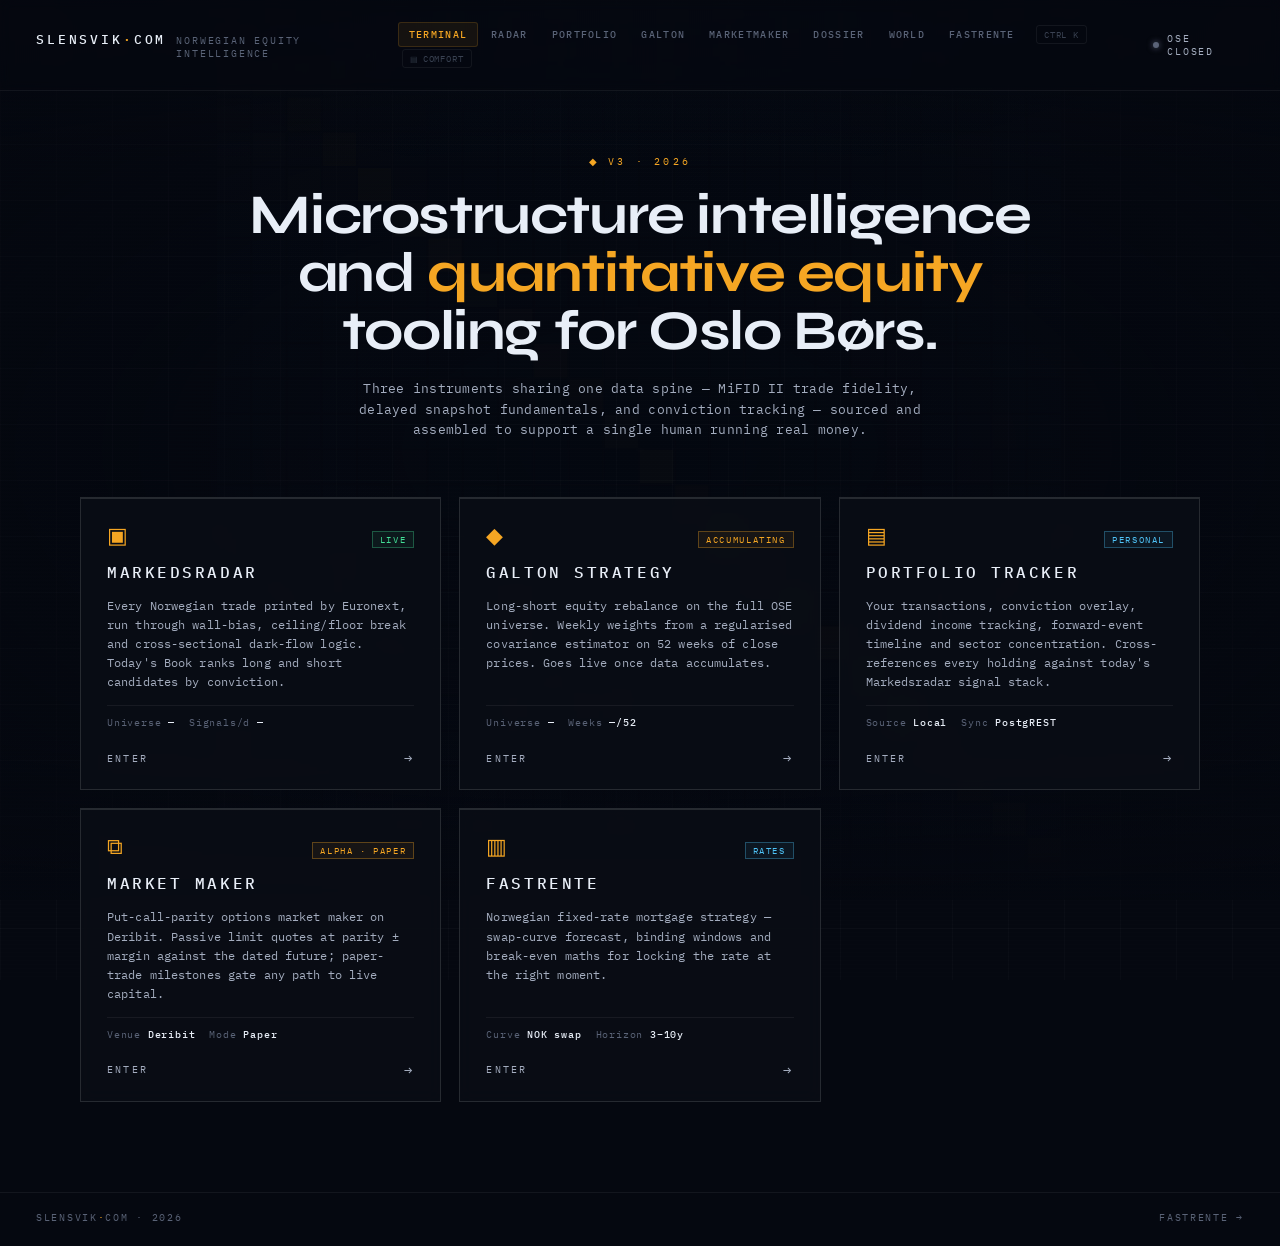
==== commit 4e2bc68c: "feat(world): global intelligence board — globe, intel brief, regime, matrix Rebuilds the World tab f" ====
--- a/index.html
+++ b/index.html
@@ -230,7 +230,7 @@
 </head>
 <body>
 
-<script src="assets/intel.js?v=20260902"></script>
+<script src="assets/intel.js?v=20260928"></script>
 
 <canvas id="matrix-bg"></canvas>
 <div class="vignette"></div>
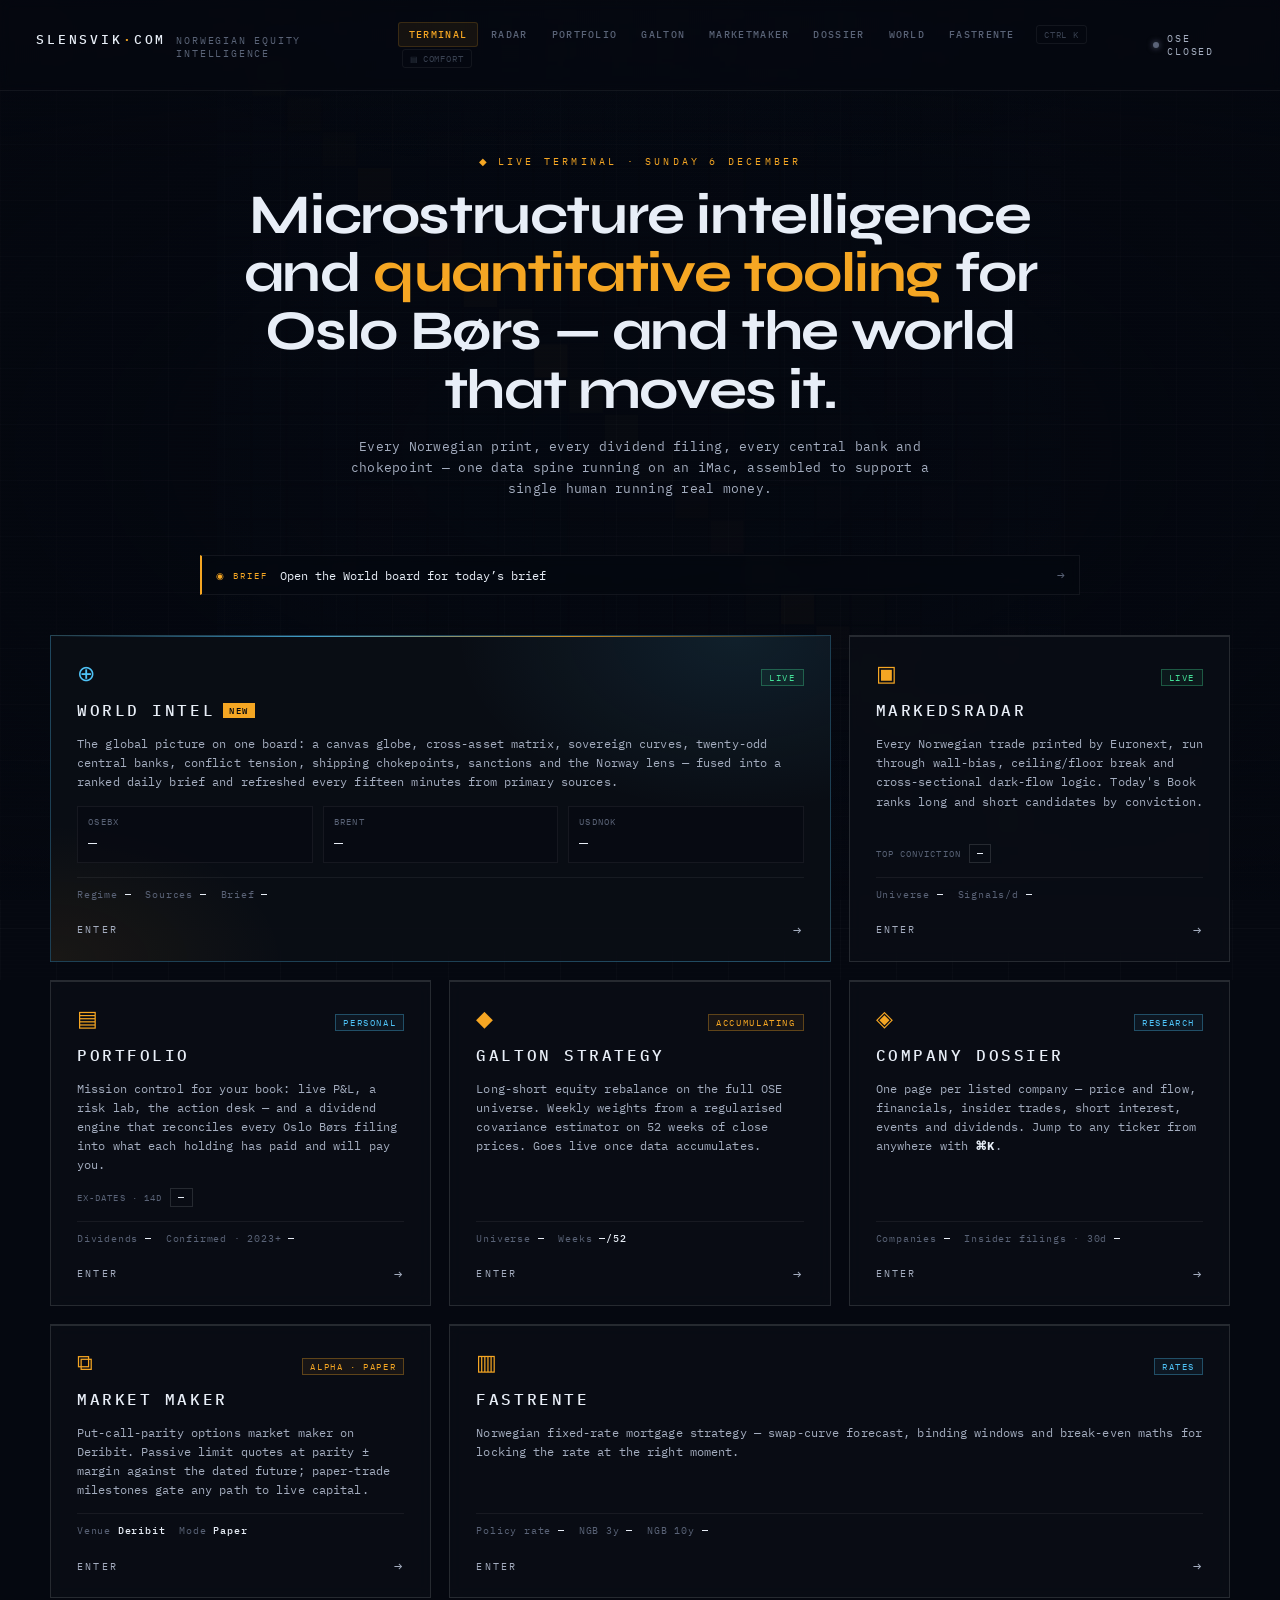
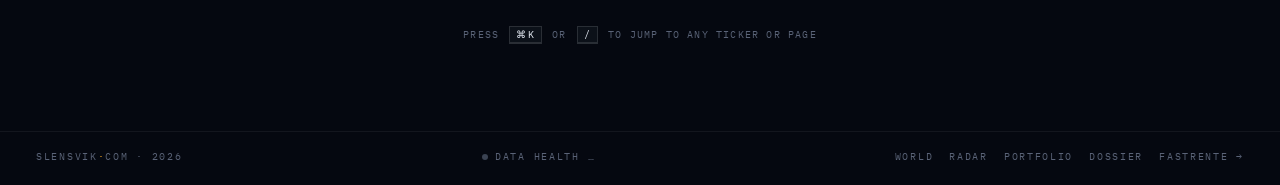
==== commit c3a7bf02: "feat(portfolio,index): Income engine on api.dividends, World shell, bento landing portfolio.html - d" ====
--- a/index.html
+++ b/index.html
@@ -187,6 +187,78 @@
   }
   .gw:hover .gw-arrow { transform: translateX(4px); }
 
+  /* ─── Live pulse strip + brief line (World Intel feed) ─────────────────── */
+  .pulse { display: flex; flex-wrap: wrap; justify-content: center; gap: 8px; max-width: 1120px; margin: -26px 0 14px; }
+  .pl { display: inline-flex; align-items: baseline; gap: 8px; padding: 7px 12px; border: 1px solid var(--border2);
+        border-radius: 20px; background: rgba(5,8,16,0.62); backdrop-filter: blur(6px); -webkit-backdrop-filter: blur(6px);
+        text-decoration: none; font-family: var(--mono); white-space: nowrap; transition: border-color .2s, background .2s; }
+  .pl:hover { border-color: var(--border3); background: rgba(17,22,31,0.8); }
+  .pl .k { font-size: 9px; letter-spacing: .16em; text-transform: uppercase; color: var(--text3); }
+  .pl b { font-size: 12px; font-weight: 600; color: var(--text1); font-variant-numeric: tabular-nums; }
+  .pl .c { font-size: 10.5px; font-variant-numeric: tabular-nums; }
+  .pl .c.up { color: var(--green); } .pl .c.dn { color: var(--red); } .pl .c.flat { color: var(--text3); }
+  .pl.regime { border-color: rgba(245,166,35,.4); }
+  .pl.regime b { letter-spacing: .08em; }
+  .pl.regime b.on { color: var(--green); } .pl.regime b.off { color: var(--red); } .pl.regime b.neu { color: var(--amber); }
+  .pl.skel { min-width: 118px; height: 31px; opacity: .5; }
+  .brief-line { display: flex; align-items: center; gap: 12px; max-width: 880px; width: 100%; margin: 0 0 40px; padding: 10px 14px;
+                border: 1px solid var(--border); border-left: 2px solid var(--amber); background: rgba(5,8,16,0.55);
+                backdrop-filter: blur(6px); -webkit-backdrop-filter: blur(6px); text-decoration: none; font-family: var(--mono);
+                transition: border-color .2s, background .2s; min-height: 40px; }
+  .brief-line:hover { background: rgba(17,22,31,0.78); border-color: var(--border2); border-left-color: var(--amber); }
+  .bl-k { font-size: 9px; letter-spacing: .22em; text-transform: uppercase; color: var(--amber); white-space: nowrap; }
+  .bl-h { flex: 1; font-size: 12px; color: var(--text1); line-height: 1.45; min-width: 0; }
+  .bl-h small { color: var(--text3); font-size: 10px; margin-left: 8px; letter-spacing: .04em; }
+  .bl-a { color: var(--text3); font-size: 13px; transition: transform .2s, color .2s; }
+  .brief-line:hover .bl-a { color: var(--amber); transform: translateX(3px); }
+  @media (prefers-reduced-motion: no-preference) { .bl-h { transition: opacity .45s; } .bl-h.fade { opacity: 0; } }
+
+  /* ─── Bento layout: World is the feature card ─────────────────────────── */
+  .gateways.bento { grid-template-columns: repeat(3, minmax(0, 1fr)); max-width: 1180px; }
+  .gw.span2 { grid-column: span 2; }
+  @media (max-width: 1080px) { .gateways.bento { grid-template-columns: repeat(2, minmax(0, 1fr)); } }
+  @media (max-width: 720px)  { .gateways.bento { grid-template-columns: minmax(0, 1fr); max-width: 520px; } .gw.span2 { grid-column: span 1; } }
+  .gw.feature { border-color: rgba(79,195,247,0.28); background:
+      radial-gradient(ellipse 60% 90% at 88% 0%, rgba(79,195,247,0.10), transparent 60%),
+      radial-gradient(ellipse 50% 70% at 0% 100%, rgba(245,166,35,0.07), transparent 60%), rgba(11,15,23,0.82); }
+  .gw.feature::before { background: linear-gradient(90deg, transparent, var(--ice), var(--amber), transparent); height: 1px; opacity: .8; }
+  @media (prefers-reduced-motion: no-preference) {
+    .gw.feature::after { content: ''; position: absolute; inset: -1px; pointer-events: none; border-radius: inherit;
+      background: conic-gradient(from var(--ang, 0deg), transparent 0 70%, rgba(79,195,247,.35) 80%, rgba(245,166,35,.35) 88%, transparent 96%);
+      -webkit-mask: linear-gradient(#000 0 0) content-box, linear-gradient(#000 0 0); -webkit-mask-composite: xor;
+      mask: linear-gradient(#000 0 0) content-box, linear-gradient(#000 0 0); mask-composite: exclude;
+      padding: 1px; animation: gwspin 9s linear infinite; opacity: .9; }
+    @keyframes gwspin { to { --ang: 360deg; } }
+  }
+  @property --ang { syntax: '<angle>'; inherits: false; initial-value: 0deg; }
+  .gw-name small { font-size: 10px; letter-spacing: .14em; color: var(--text3); margin-left: 10px; font-weight: 400; }
+  .gw-new { font-family: var(--mono); font-size: 8.5px; letter-spacing: .18em; color: var(--bg0); background: var(--amber);
+            padding: 2px 6px; margin-left: 8px; vertical-align: 2px; }
+  .fx-board { display: grid; grid-template-columns: repeat(3, minmax(0, 1fr)); gap: 10px; }
+  @media (max-width: 480px) { .fx-board { grid-template-columns: repeat(2, minmax(0, 1fr)); } .fx-board .mini:nth-child(3) { display: none; } }
+  .mini { border: 1px solid var(--border); background: rgba(5,8,16,0.45); padding: 9px 10px 7px; min-width: 0; }
+  .mini .mk { font-family: var(--mono); font-size: 9px; letter-spacing: .14em; text-transform: uppercase; color: var(--text3);
+              display: flex; justify-content: space-between; gap: 6px; }
+  .mini .mv { font-family: var(--mono); font-size: 15px; font-weight: 600; color: var(--text1); margin-top: 3px; font-variant-numeric: tabular-nums; }
+  .mini .mc { font-size: 9.5px; font-variant-numeric: tabular-nums; }
+  .mini .mc.up { color: var(--green); } .mini .mc.dn { color: var(--red); } .mini .mc.flat { color: var(--text3); }
+  .mini svg { display: block; width: 100%; height: 26px; margin-top: 4px; }
+  .gw-list { display: flex; flex-wrap: wrap; gap: 6px; font-family: var(--mono); font-size: 10px; }
+  .gw-list .tk { border: 1px solid var(--border2); padding: 2px 7px; color: var(--text1); letter-spacing: .06em; }
+  .gw-list .tk.l { border-color: rgba(67,224,151,.35); color: var(--green); }
+  .gw-list .tk.s { border-color: rgba(240,96,96,.35); color: var(--red); }
+  .gw-list .lab { color: var(--text3); letter-spacing: .12em; text-transform: uppercase; font-size: 9px; align-self: center; margin-right: 2px; }
+  .kbd-hint { margin-top: 30px; font-family: var(--mono); font-size: 10px; letter-spacing: .12em; color: var(--text3); text-transform: uppercase; }
+  .kbd-hint kbd { font-family: var(--mono); font-size: 10px; color: var(--text1); border: 1px solid var(--border2); border-bottom-width: 2px;
+                  padding: 1px 6px; margin: 0 3px; background: rgba(17,22,31,.7); }
+  .kbd-hint button { all: unset; cursor: pointer; }
+  .kbd-hint button:hover kbd { border-color: var(--amber); color: var(--amber); }
+  .foot .health { display: inline-flex; align-items: center; gap: 7px; }
+  .foot .health i { width: 6px; height: 6px; border-radius: 50%; background: var(--text4); display: inline-block; }
+  .foot .health.ok i { background: var(--green); box-shadow: 0 0 6px var(--green); }
+  .foot .health.warn i { background: var(--amber); box-shadow: 0 0 6px var(--amber); }
+  .foot .links { display: flex; gap: 16px; flex-wrap: wrap; }
+
   /* ─── Market constellation (three.js hero; replaces matrix when WebGL+data ok) ── */
   #constellation {
     position: fixed; inset: 0; z-index: 0; pointer-events: none;
@@ -223,6 +295,10 @@
     .topbar { padding: 14px 16px; flex-wrap: wrap; gap: 10px; }
     .hub { padding: 40px 16px 56px; }
     .subtitle { margin-bottom: 36px; }
+    .pulse { margin-top: -18px; gap: 6px; }
+    .pl { padding: 6px 10px; gap: 6px; } .pl b { font-size: 11px; }
+    .brief-line { margin-bottom: 28px; }
+    .kbd-hint { display: none; }
     .gw { min-height: 0; padding: 20px 18px 18px; }
     .foot { padding: 14px 16px 18px; flex-wrap: wrap; gap: 8px; }
   }
@@ -250,15 +326,45 @@
 
   <main class="hub">
 
-    <div class="eyebrow"><span class="glyph">◆</span>v3 · 2026</div>
-    <h1 class="title">Microstructure intelligence and <em>quantitative equity</em> tooling for Oslo Børs.</h1>
+    <div class="eyebrow"><span class="glyph">◆</span><span id="heroEyebrow">Live terminal · Oslo Børs and the world around it</span></div>
+    <h1 class="title">Microstructure intelligence and <em>quantitative tooling</em> for Oslo Børs — and the world that moves it.</h1>
     <p class="subtitle">
-      Three instruments sharing one data spine — MiFID II trade fidelity,
-      delayed snapshot fundamentals, and conviction tracking — sourced and
-      assembled to support a single human running real money.
+      Every Norwegian print, every dividend filing, every central bank and chokepoint — one data spine
+      running on an iMac, assembled to support a single human running real money.
     </p>
 
-    <nav class="gateways">
+    <div class="pulse" id="pulse" aria-label="Live market pulse">
+      <span class="pl skel"></span><span class="pl skel"></span><span class="pl skel"></span><span class="pl skel"></span><span class="pl skel"></span>
+    </div>
+    <a class="brief-line" id="briefLine" href="world.html#brief" aria-label="Today's top intel brief item">
+      <span class="bl-k">◉ Brief</span><span class="bl-h" id="briefHead">Loading the daily brief …</span><span class="bl-a">→</span>
+    </a>
+
+    <nav class="gateways bento">
+
+      <a class="gw span2 feature" href="world.html">
+        <div class="gw-head">
+          <span class="gw-glyph" style="color:var(--ice)">⊕</span>
+          <span class="gw-status live" id="worldStatus">LIVE</span>
+        </div>
+        <div class="gw-name">World Intel<span class="gw-new">NEW</span></div>
+        <p class="gw-desc">
+          The global picture on one board: a canvas globe, cross-asset matrix, sovereign curves, twenty-odd
+          central banks, conflict tension, shipping chokepoints, sanctions and the Norway lens — fused into a
+          ranked daily brief and refreshed every fifteen minutes from primary sources.
+        </p>
+        <div class="fx-board" id="worldBoard">
+          <div class="mini"><div class="mk"><span>OSEBX</span></div><div class="mv">—</div></div>
+          <div class="mini"><div class="mk"><span>Brent</span></div><div class="mv">—</div></div>
+          <div class="mini"><div class="mk"><span>USDNOK</span></div><div class="mv">—</div></div>
+        </div>
+        <div class="gw-meta">
+          <span>Regime <strong id="kpiWRegime">—</strong></span>
+          <span>Sources <strong id="kpiWSources">—</strong></span>
+          <span>Brief <strong id="kpiWBrief">—</strong></span>
+        </div>
+        <div class="gw-enter"><span>ENTER</span><span class="gw-arrow">→</span></div>
+      </a>
 
       <a class="gw" href="radar.html">
         <div class="gw-head">
@@ -271,9 +377,28 @@
           ceiling/floor break and cross-sectional dark-flow logic. Today's
           Book ranks long and short candidates by conviction.
         </p>
+        <div class="gw-list" id="radarTop"><span class="lab">Top conviction</span><span class="tk">—</span></div>
         <div class="gw-meta">
           <span>Universe <strong id="kpiMrUniverse">—</strong></span>
           <span>Signals/d <strong id="kpiMrSignals">—</strong></span>
+        </div>
+        <div class="gw-enter"><span>ENTER</span><span class="gw-arrow">→</span></div>
+      </a>
+
+      <a class="gw" href="portfolio.html">
+        <div class="gw-head">
+          <span class="gw-glyph">▤</span>
+          <span class="gw-status beta">PERSONAL</span>
+        </div>
+        <div class="gw-name">Portfolio</div>
+        <p class="gw-desc">
+          Mission control for your book: live P&amp;L, a risk lab, the action desk — and a dividend engine
+          that reconciles every Oslo Børs filing into what each holding has paid and will pay you.
+        </p>
+        <div class="gw-list" id="divSoon"><span class="lab">Ex-dates · 14d</span><span class="tk">—</span></div>
+        <div class="gw-meta">
+          <span>Dividends <strong id="kpiDivN">—</strong></span>
+          <span title="share of dividends since 2023 confirmed by at least two independent sources">Confirmed · 2023+ <strong id="kpiDivConf">—</strong></span>
         </div>
         <div class="gw-enter"><span>ENTER</span><span class="gw-arrow">→</span></div>
       </a>
@@ -296,25 +421,24 @@
         <div class="gw-enter"><span>ENTER</span><span class="gw-arrow">→</span></div>
       </a>
 
-      <a class="gw" href="portfolio.html">
+      <a class="gw" href="dossier.html">
         <div class="gw-head">
-          <span class="gw-glyph">▤</span>
-          <span class="gw-status beta">PERSONAL</span>
-        </div>
-        <div class="gw-name">Portfolio Tracker</div>
+          <span class="gw-glyph">◈</span>
+          <span class="gw-status beta">RESEARCH</span>
+        </div>
+        <div class="gw-name">Company Dossier</div>
         <p class="gw-desc">
-          Your transactions, conviction overlay, dividend income tracking,
-          forward-event timeline and sector concentration. Cross-references
-          every holding against today's Markedsradar signal stack.
+          One page per listed company — price and flow, financials, insider trades, short interest,
+          events and dividends. Jump to any ticker from anywhere with <b style="color:var(--text1)">⌘K</b>.
         </p>
         <div class="gw-meta">
-          <span>Source <strong>Local</strong></span>
-          <span>Sync <strong>PostgREST</strong></span>
+          <span>Companies <strong id="kpiDosN">—</strong></span>
+          <span>Insider filings · 30d <strong id="kpiDosIns">—</strong></span>
         </div>
         <div class="gw-enter"><span>ENTER</span><span class="gw-arrow">→</span></div>
       </a>
 
-      <a class="gw gw-wide" href="marketmaker.html">
+      <a class="gw" href="marketmaker.html">
         <div class="gw-head">
           <span class="gw-glyph">⧉</span>
           <span class="gw-status acc">ALPHA · PAPER</span>
@@ -332,7 +456,7 @@
         <div class="gw-enter"><span>ENTER</span><span class="gw-arrow">→</span></div>
       </a>
 
-      <a class="gw gw-wide" href="fastrente.html">
+      <a class="gw span2" href="fastrente.html">
         <div class="gw-head">
           <span class="gw-glyph">▥</span>
           <span class="gw-status beta">RATES</span>
@@ -344,18 +468,22 @@
           right moment.
         </p>
         <div class="gw-meta">
-          <span>Curve <strong>NOK swap</strong></span>
-          <span>Horizon <strong>3–10y</strong></span>
+          <span>Policy rate <strong id="kpiNbRate">—</strong></span>
+          <span>NGB 3y <strong id="kpiNgb3">—</strong></span>
+          <span>NGB 10y <strong id="kpiNgb10">—</strong></span>
         </div>
         <div class="gw-enter"><span>ENTER</span><span class="gw-arrow">→</span></div>
       </a>
 
     </nav>
+
+    <div class="kbd-hint"><button type="button" onclick="INTEL.openPalette()">Press <kbd>⌘K</kbd> or <kbd>/</kbd> to jump to any ticker or page</button></div>
   </main>
 
   <footer class="foot">
     <span>SLENSVIK<span style="color:var(--amber)">·</span>COM · 2026</span>
-    <span><a href="fastrente.html">FASTRENTE →</a></span>
+    <a class="health" id="footHealth" href="world.html#health"><i></i><span>data health …</span></a>
+    <span class="links"><a href="world.html">WORLD</a><a href="radar.html">RADAR</a><a href="portfolio.html">PORTFOLIO</a><a href="dossier.html">DOSSIER</a><a href="fastrente.html">FASTRENTE →</a></span>
   </footer>
 </div>
 
@@ -506,35 +634,154 @@
   setInterval(tick, 30000);
 })();
 
-/* ─── Quick KPIs pulled from PostgREST (INTEL.safeGet from assets/intel.js) ── */
+/* ─── Live hub: pulse strip, rotating brief, card read-outs ───────────────────
+   Everything reads the public PostgREST API through INTEL.safeGet (resolves to
+   null on any failure, never throws) — a dead feed just leaves an em-dash.
+   Counts use HEAD + Prefer: count=exact (Content-Range), so no table is ever
+   downloaded just to be counted. */
 (async () => {
-  const safeGet = INTEL.safeGet;
-
-  // Markedsradar universe + signal count
-  const univ = await safeGet('daily_summary?select=isin&limit=10000');
-  if (univ) document.getElementById('kpiMrUniverse').textContent = new Set(univ.map(r => r.isin)).size || '—';
-
-  const latest = await safeGet('smart_signals?select=trade_date&order=trade_date.desc&limit=1');
-  if (latest && latest.length) {
-    const d = latest[0].trade_date;
-    const sigs = await safeGet(`smart_signals?trade_date=eq.${d}&select=id`);
-    if (sigs) document.getElementById('kpiMrSignals').textContent = sigs.length;
-  }
-
-  // Galton: universe size + weeks of data accumulated
-  const dc = await safeGet('daily_close?select=isin,trade_date&order=trade_date.asc');
-  if (dc && dc.length) {
-    const isins = new Set(dc.map(r => r.isin));
-    const dates = [...new Set(dc.map(r => r.trade_date))].sort();
-    document.getElementById('kpiGalUniverse').textContent = isins.size;
-    const weeks = Math.floor(dates.length / 5);  // ~5 trading days per week
-    document.getElementById('kpiGalWeeks').textContent = `${weeks}/52`;
-    if (weeks >= 52) {
-      const st = document.getElementById('galtonStatus');
-      st.className = 'gw-status live';
-      st.textContent = 'LIVE';
+  const G = INTEL.safeGet, $ = id => document.getElementById(id);
+  const esc = v => String(v ?? '').replace(/[&<>"]/g, c => ({ '&': '&amp;', '<': '&lt;', '>': '&gt;', '"': '&quot;' }[c]));
+  const iso = d => d.toISOString().slice(0, 10);
+  const dayShift = n => iso(new Date(Date.now() + n * 864e5));
+  const REDUCE = window.matchMedia('(prefers-reduced-motion: reduce)').matches;
+  const set = (id, v) => { const el = $(id); if (el && v != null && v !== '') el.textContent = v; };
+  async function count(path) {
+    try {
+      const r = await fetch(`${INTEL.API}/${path}`, { method: 'HEAD', headers: { Prefer: 'count=exact', Range: '0-0' } });
+      const n = +((r.headers.get('content-range') || '').split('/')[1]);
+      return isFinite(n) ? n : null;
+    } catch (e) { return null; }
+  }
+  const lvl = r => r && r.last != null
+    ? (+r.last).toLocaleString('en-US', { minimumFractionDigits: r.decimals ?? 2, maximumFractionDigits: r.decimals ?? 2 }) : '—';
+  const chg = r => {
+    if (!r || r.chg_1d == null) return '';
+    const v = +r.chg_1d, sg = v > 0 ? '+' : v < 0 ? '−' : '';
+    return r.chg_mode === 'bp' ? `${sg}${Math.abs(v).toFixed(1)} bp` : `${sg}${Math.abs(v).toFixed(2)}%`;
+  };
+  const cls = r => !r || r.chg_1d == null || Math.abs(r.chg_1d) < 1e-9 ? 'flat' : r.chg_1d > 0 ? 'up' : 'dn';
+  function spark(arr, up) {
+    const v = (arr || []).filter(x => x != null && isFinite(x)).slice(-60);
+    if (v.length < 3) return '';
+    const lo = Math.min(...v), hi = Math.max(...v), span = hi - lo || 1, W = 120, H = 26;
+    const pts = v.map((x, i) => [i / (v.length - 1) * W, H - 2 - (x - lo) / span * (H - 4)]);
+    const line = pts.map(p => p[0].toFixed(1) + ',' + p[1].toFixed(1)).join(' ');
+    const col = up ? '#43e097' : '#f06060';
+    return `<svg viewBox="0 0 ${W} ${H}" preserveAspectRatio="none" aria-hidden="true">
+      <polygon points="0,${H} ${line} ${W},${H}" fill="${col}" opacity=".10"/>
+      <polyline points="${line}" fill="none" stroke="${col}" stroke-width="1.4" vector-effect="non-scaling-stroke"/></svg>`;
+  }
+
+  set('heroEyebrow', 'Live terminal · ' + new Intl.DateTimeFormat('en-GB',
+    { timeZone: 'Europe/Oslo', weekday: 'long', day: 'numeric', month: 'long' }).format(new Date()));
+
+  /* ── World: board, regime, brief, source health ── */
+  const IDS = ['eq.osebx', 'fx.usdnok', 'cmd.brent', 'vol.vix', 'eq.spx', 'yc.no.3y', 'yc.no.10y', 'pol.no'];
+  const [board, regime, brief, health] = await Promise.all([
+    G(`world_board?series_id=in.(${IDS.join(',')})&select=series_id,short,last,chg_1d,chg_mode,decimals,spark`),
+    G('world_regime?order=obs_date.desc&limit=1&select=obs_date,label,score'),
+    G('world_brief?order=brief_date.desc,rank.asc&limit=16&select=brief_date,rank,severity,category,headline,anchor'),
+    G('world_source_health?select=source,last_status'),
+  ]);
+  const B = Object.fromEntries((board || []).map(r => [r.series_id, r]));
+  const rg = regime && regime[0];
+  const rgCls = rg ? (/ON/.test(rg.label) ? 'on' : /OFF/.test(rg.label) ? 'off' : 'neu') : '';
+  const pills = [];
+  if (rg) pills.push(`<a class="pl regime" href="world.html#regime" title="Cross-asset risk regime (World Intel)"><span class="k">Regime</span><b class="${rgCls}">${esc(rg.label)}</b><span class="c flat">${(+rg.score >= 0 ? '+' : '−') + Math.abs(+rg.score).toFixed(2)}</span></a>`);
+  for (const id of ['eq.osebx', 'fx.usdnok', 'cmd.brent', 'vol.vix', 'eq.spx']) {
+    const r = B[id];
+    if (r) pills.push(`<a class="pl" href="world.html#matrix"><span class="k">${esc(r.short)}</span><b>${lvl(r)}</b><span class="c ${cls(r)}">${chg(r)}</span></a>`);
+  }
+  $('pulse').innerHTML = pills.join('') || '';
+  if (!pills.length) $('pulse').style.display = 'none';
+
+  const mini = (id, label) => {
+    const r = B[id];
+    return `<div class="mini"><div class="mk"><span>${label}</span><span class="mc ${cls(r)}">${chg(r)}</span></div>
+      <div class="mv">${lvl(r)}</div>${r ? spark(r.spark, (r.chg_1d || 0) >= 0) : ''}</div>`;
+  };
+  $('worldBoard').innerHTML = mini('eq.osebx', 'OSEBX') + mini('cmd.brent', 'Brent') + mini('fx.usdnok', 'USDNOK');
+  if (rg) { const el = $('kpiWRegime'); el.textContent = rg.label; el.style.color = rgCls === 'on' ? 'var(--green)' : rgCls === 'off' ? 'var(--red)' : 'var(--amber)'; }
+  if (health && health.length) {
+    const ok = health.filter(h => h.last_status === 'ok').length;
+    set('kpiWSources', `${ok}/${health.length} ok`);
+    const fh = $('footHealth');
+    fh.className = 'health ' + (ok / health.length >= 0.9 ? 'ok' : 'warn');
+    fh.querySelector('span').textContent = `data health · ${ok}/${health.length} feeds ok`;
+  }
+  const pol = B['pol.no'], n3 = B['yc.no.3y'], n10 = B['yc.no.10y'];
+  if (pol) set('kpiNbRate', (+pol.last).toFixed(2) + '%');
+  if (n3) set('kpiNgb3', (+n3.last).toFixed(2) + '%');
+  if (n10) set('kpiNgb10', (+n10.last).toFixed(2) + '%');
+
+  const bd = brief && brief.length ? brief[0].brief_date : null;
+  const items = (brief || []).filter(b => b.brief_date === bd).slice(0, 6);
+  set('kpiWBrief', items.length ? `${(brief || []).filter(b => b.brief_date === bd).length} items` : null);
+  if (items.length) {
+    const line = $('briefLine'), head = $('briefHead');
+    let k = 0;
+    const show = () => {
+      const it = items[k % items.length];
+      head.innerHTML = `${esc(it.headline)}<small>${esc(it.category)} · #${it.rank}</small>`;
+      line.href = 'world.html#' + (it.anchor || 'brief');
+    };
+    show();
+    if (!REDUCE && items.length > 1) setInterval(() => {
+      if (document.hidden) return;
+      head.classList.add('fade');
+      setTimeout(() => { k++; show(); head.classList.remove('fade'); }, 460);
+    }, 6500);
+  } else {
+    $('briefHead').textContent = 'Open the World board for today’s brief';
+  }
+
+  /* ── Radar ── */
+  (async () => {
+    const top = await G('conviction?select=isin,side,conviction&order=conviction.desc,direction_score.desc&limit=5');
+    if (top && top.length) {
+      const tk = await G(`instruments?select=isin,ticker&isin=in.(${top.map(r => r.isin).join(',')})`);
+      const T = Object.fromEntries((tk || []).map(r => [r.isin, r.ticker]));
+      $('radarTop').innerHTML = '<span class="lab">Top conviction</span>' + top.slice(0, 4).map(r =>
+        `<span class="tk ${r.side === 'SHORT' ? 's' : 'l'}" title="${esc(r.side)} · conviction ${r.conviction}">${esc(T[r.isin] || r.isin.slice(-5))}</span>`).join('');
     }
-  }
+    const ds = await G('daily_summary?select=trade_date&order=trade_date.desc&limit=1');
+    if (ds && ds[0]) set('kpiMrUniverse', await count(`daily_summary?trade_date=eq.${ds[0].trade_date}&select=isin`));
+    const latest = await G('smart_signals?select=trade_date&order=trade_date.desc&limit=1');
+    if (latest && latest[0]) set('kpiMrSignals', await count(`smart_signals?trade_date=eq.${latest[0].trade_date}&select=id`));
+  })();
+
+  /* ── Portfolio: the dividend engine, market-wide ── */
+  (async () => {
+    const soon = await G(`dividend_calendar?ex_date=gte.${dayShift(0)}&ex_date=lte.${dayShift(14)}&ticker=not.is.null&select=ticker,ex_date,event_yield_pct,kind&order=ex_date.asc&limit=12`);
+    const el = $('divSoon');
+    if (soon) el.innerHTML = '<span class="lab">Ex-dates · 14d</span>' + (soon.length
+      ? soon.slice(0, 5).map(d => `<span class="tk" title="goes ex ${d.ex_date}${d.event_yield_pct != null ? ' · ' + (+d.event_yield_pct).toFixed(2) + '% of price' : ''}">${esc(d.ticker)} <span style="color:var(--text3)">${+d.ex_date.slice(8, 10)}.${+d.ex_date.slice(5, 7)}</span></span>`).join('')
+      : '<span class="tk" style="color:var(--text3)">none</span>');
+    const [n, n23, c23] = await Promise.all([count('dividends?select=isin'), count('dividends?select=isin&ex_date=gte.2023-01-01'),
+      count('dividends?select=isin&ex_date=gte.2023-01-01&confirmed=is.true')]);
+    if (n != null) set('kpiDivN', n.toLocaleString('en-US'));
+    if (n23 && c23 != null) set('kpiDivConf', Math.round(c23 / n23 * 100) + '%');
+  })();
+
+  /* ── Galton: universe on the latest close, weeks of history (Equinor's row count ≈ trading days) ── */
+  (async () => {
+    const last = await G('daily_close?select=trade_date&order=trade_date.desc&limit=1');
+    if (!last || !last[0]) return;
+    set('kpiGalUniverse', await count(`daily_close?trade_date=eq.${last[0].trade_date}&select=isin`));
+    const days = await count('daily_close?isin=eq.NO0010096985&select=trade_date');
+    if (days != null) {
+      const weeks = Math.floor(days / 5);
+      set('kpiGalWeeks', `${Math.min(weeks, 52)}/52`);
+      if (weeks >= 52) { const st = $('galtonStatus'); st.className = 'gw-status live'; st.textContent = 'LIVE'; }
+    }
+  })();
+
+  /* ── Dossier ── */
+  (async () => {
+    const [n, ins] = await Promise.all([count('instruments?select=isin'), count(`insider_trades?trade_date=gte.${dayShift(-30)}&select=id`)]);
+    set('kpiDosN', n); set('kpiDosIns', ins);
+  })();
 })();
 
 /* ─── Market constellation ─────────────────────────────────────────────────
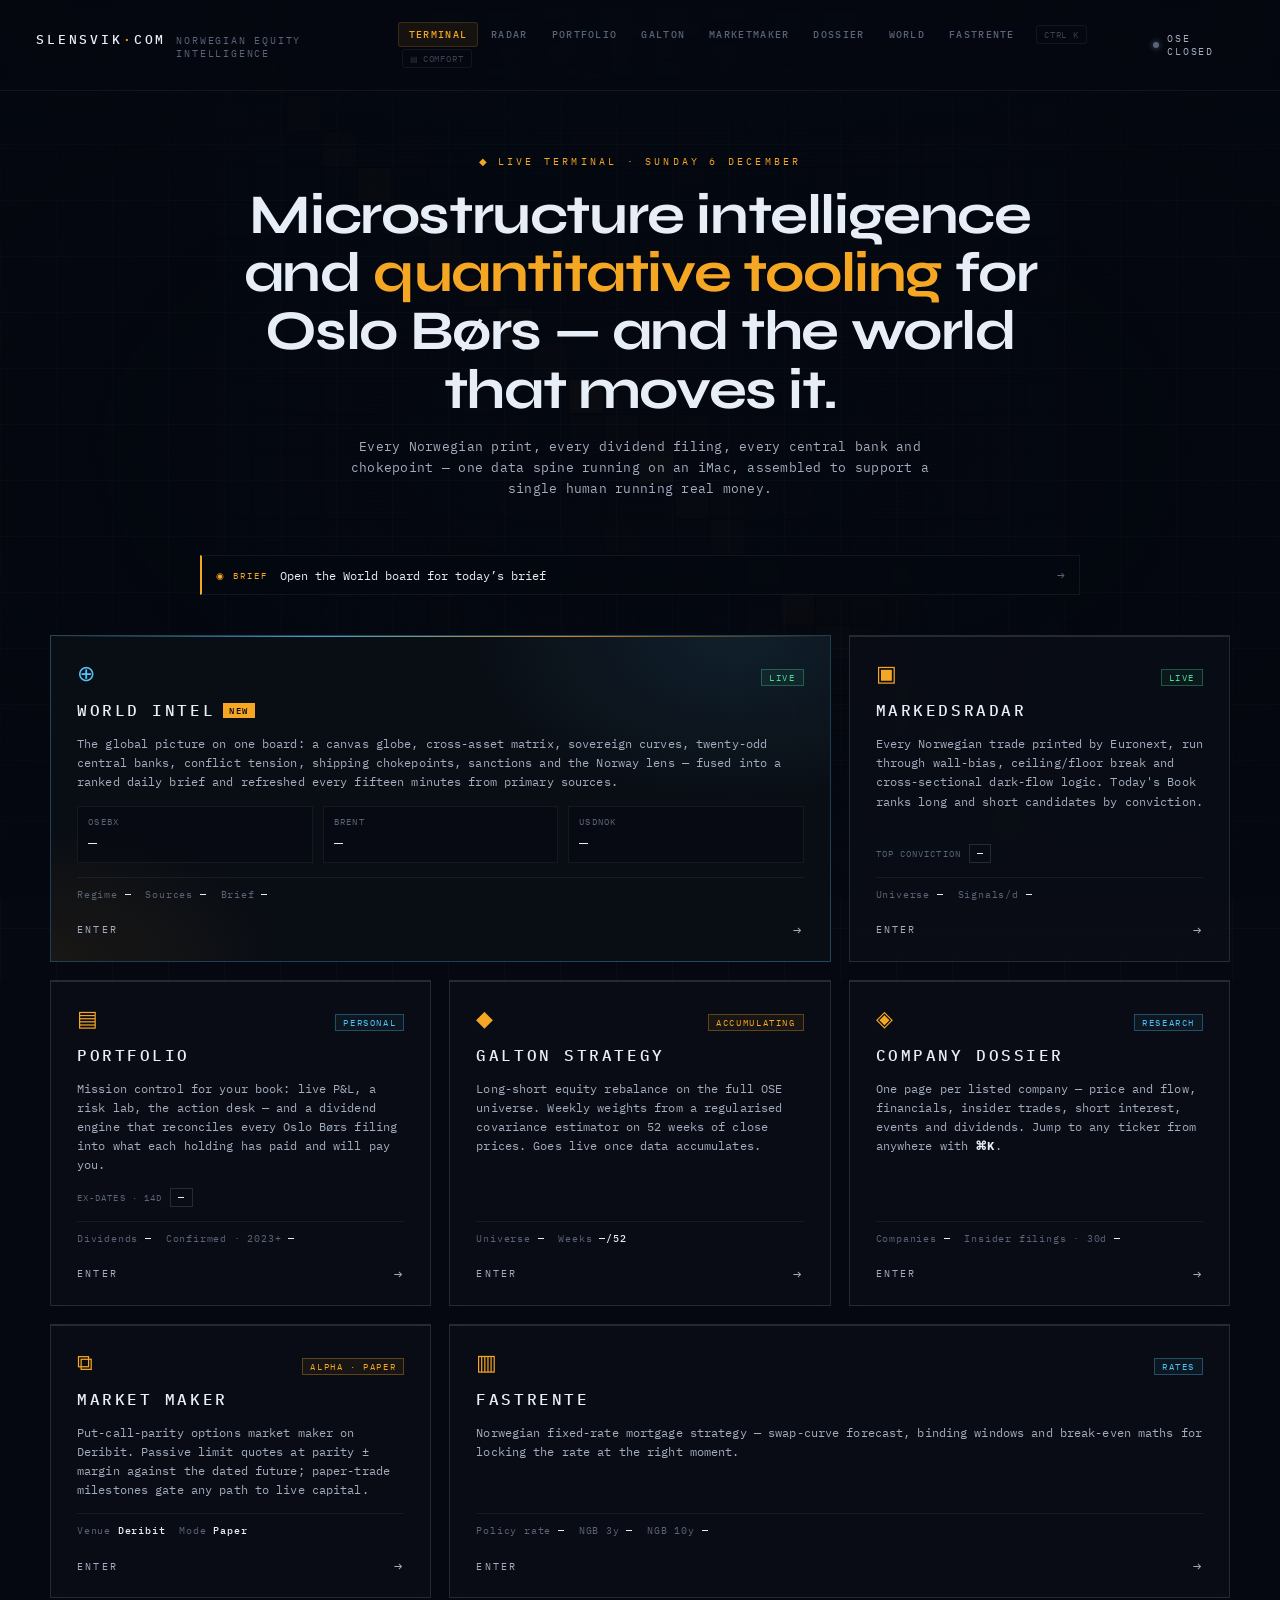
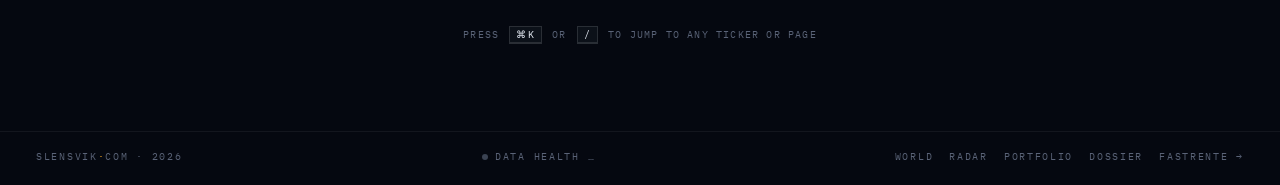
==== commit 25ed3f41: "feat(radar): conviction v4 on the page — evidence chips, honest breakdown, both sides - Today's Book" ====
--- a/index.html
+++ b/index.html
@@ -306,7 +306,7 @@
 </head>
 <body>
 
-<script src="assets/intel.js?v=20260928"></script>
+<script src="assets/intel.js?v=20260929"></script>
 
 <canvas id="matrix-bg"></canvas>
 <div class="vignette"></div>
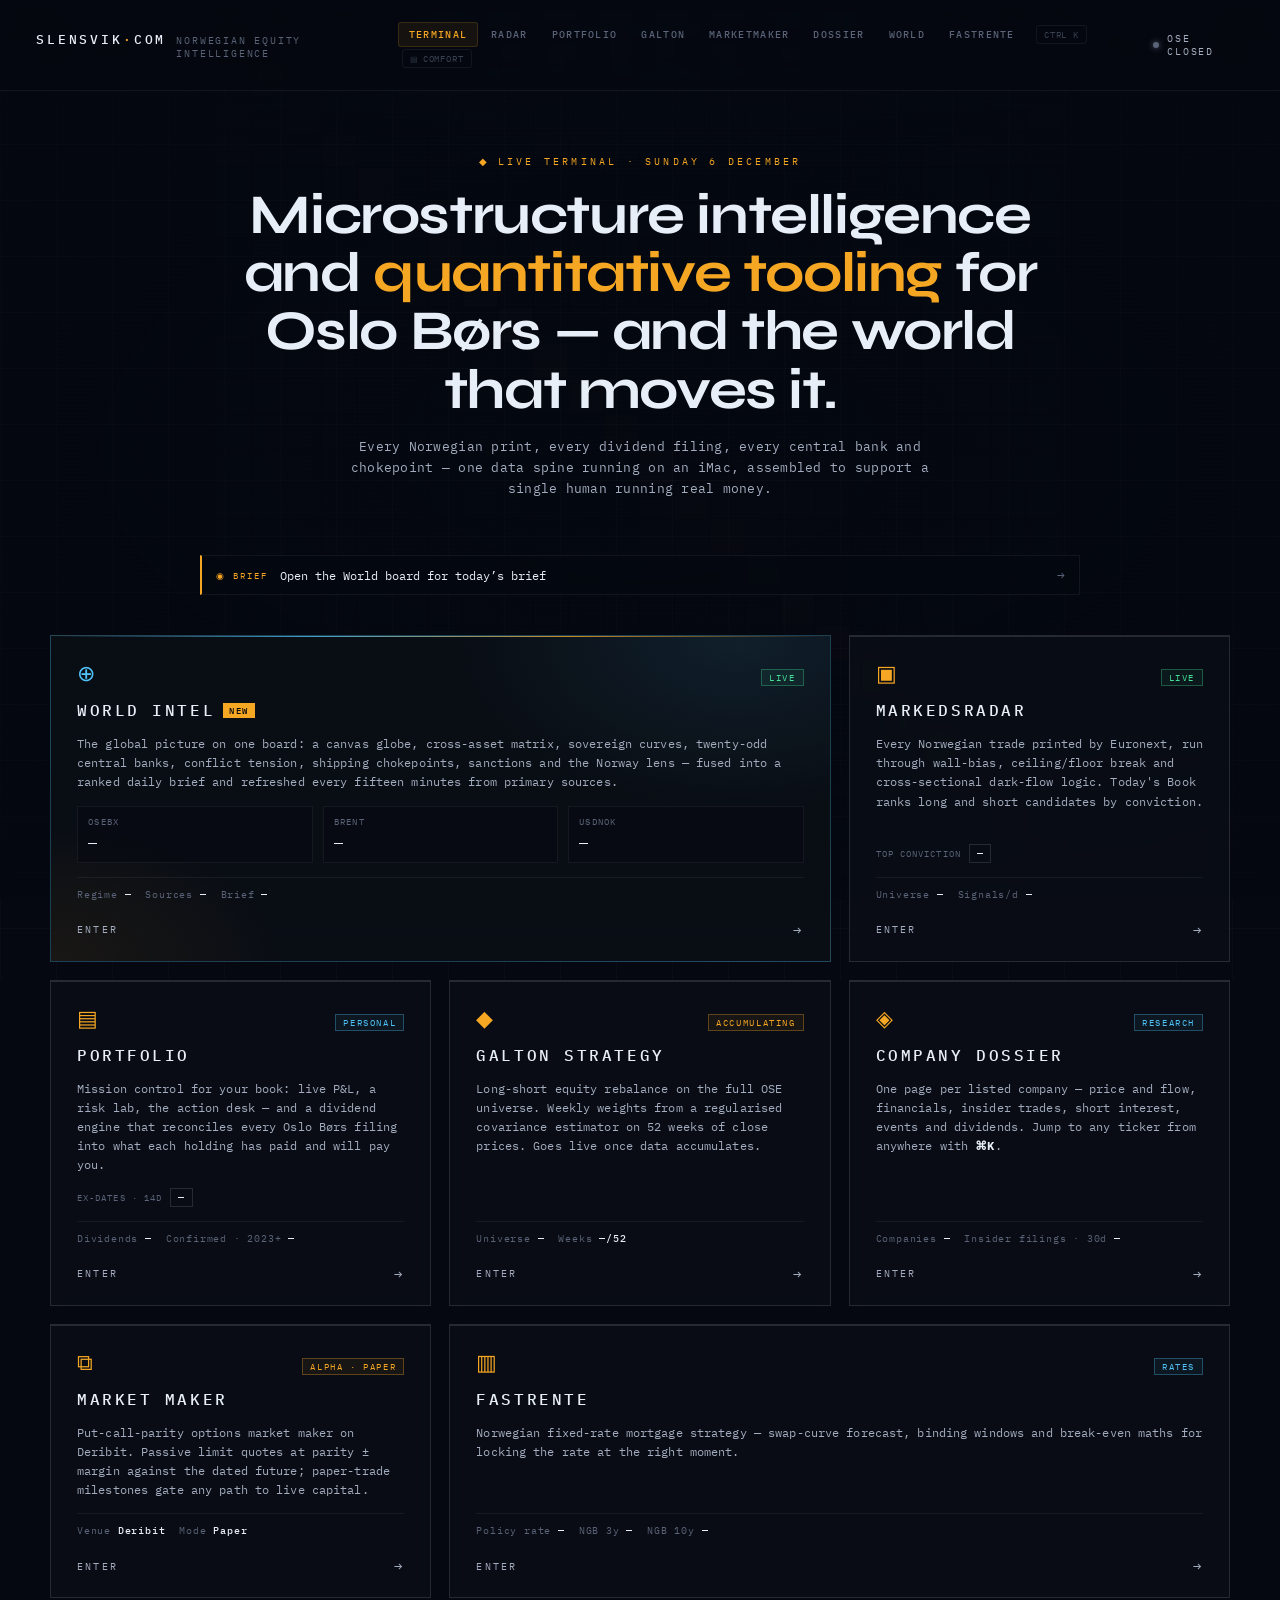
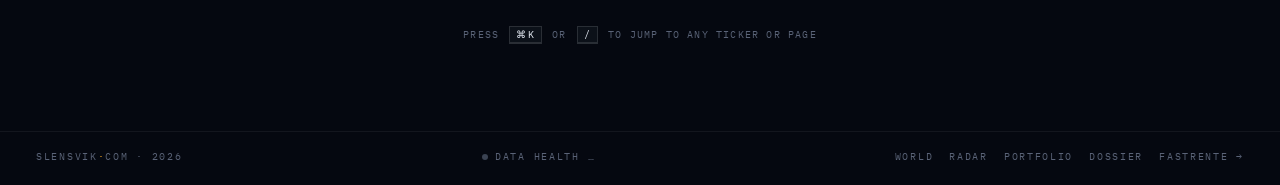
==== commit 22e764a3: "fix(world): data health flags late jobs and a stalled pipeline The World page read "OK" as long as a" ====
--- a/index.html
+++ b/index.html
@@ -306,7 +306,7 @@
 </head>
 <body>
 
-<script src="assets/intel.js?v=20260929"></script>
+<script src="assets/intel.js?v=20260929b"></script>
 
 <canvas id="matrix-bg"></canvas>
 <div class="vignette"></div>
@@ -678,11 +678,12 @@
 
   /* ── World: board, regime, brief, source health ── */
   const IDS = ['eq.osebx', 'fx.usdnok', 'cmd.brent', 'vol.vix', 'eq.spx', 'yc.no.3y', 'yc.no.10y', 'pol.no'];
-  const [board, regime, brief, health] = await Promise.all([
+  const [board, regime, brief, health, runs] = await Promise.all([
     G(`world_board?series_id=in.(${IDS.join(',')})&select=series_id,short,last,chg_1d,chg_mode,decimals,spark`),
     G('world_regime?order=obs_date.desc&limit=1&select=obs_date,label,score'),
     G('world_brief?order=brief_date.desc,rank.asc&limit=16&select=brief_date,rank,severity,category,headline,anchor'),
-    G('world_source_health?select=source,last_status'),
+    G('world_source_health?select=source,last_status,last_success,cadence_min,stale_after_min,consecutive_failures'),
+    G('world_runs?select=started_at,finished_at&order=run_id.desc&limit=1'),
   ]);
   const B = Object.fromEntries((board || []).map(r => [r.series_id, r]));
   const rg = regime && regime[0];
@@ -704,11 +705,22 @@
   $('worldBoard').innerHTML = mini('eq.osebx', 'OSEBX') + mini('cmd.brent', 'Brent') + mini('fx.usdnok', 'USDNOK');
   if (rg) { const el = $('kpiWRegime'); el.textContent = rg.label; el.style.color = rgCls === 'on' ? 'var(--green)' : rgCls === 'off' ? 'var(--red)' : 'var(--amber)'; }
   if (health && health.length) {
-    const ok = health.filter(h => h.last_status === 'ok').length;
-    set('kpiWSources', `${ok}/${health.length} ok`);
+    // same rule as the World page (INTEL.sourceHealth): late, stale and failing all count against "ok"
+    const now = Date.now();
+    const ok = health.filter(h => INTEL.sourceHealth(h, now).state === 'ok').length;
+    const lastRun = runs && runs[0] ? (runs[0].finished_at || runs[0].started_at) : null;
+    const pipe = INTEL.pipelineHealth(lastRun, now);
     const fh = $('footHealth');
-    fh.className = 'health ' + (ok / health.length >= 0.9 ? 'ok' : 'warn');
-    fh.querySelector('span').textContent = `data health · ${ok}/${health.length} feeds ok`;
+    if (pipe.state === 'bad') {
+      set('kpiWSources', 'stalled');
+      $('kpiWSources').style.color = 'var(--red)';
+      fh.className = 'health warn';
+      fh.querySelector('span').textContent = `data pipeline stalled · last run ${pipe.ageMin != null ? Math.round(pipe.ageMin / 60) + ' h' : '—'} ago`;
+    } else {
+      set('kpiWSources', `${ok}/${health.length} ok`);
+      fh.className = 'health ' + (ok === health.length ? 'ok' : 'warn');
+      fh.querySelector('span').textContent = `data health · ${ok}/${health.length} feeds ok`;
+    }
   }
   const pol = B['pol.no'], n3 = B['yc.no.3y'], n10 = B['yc.no.10y'];
   if (pol) set('kpiNbRate', (+pol.last).toFixed(2) + '%');
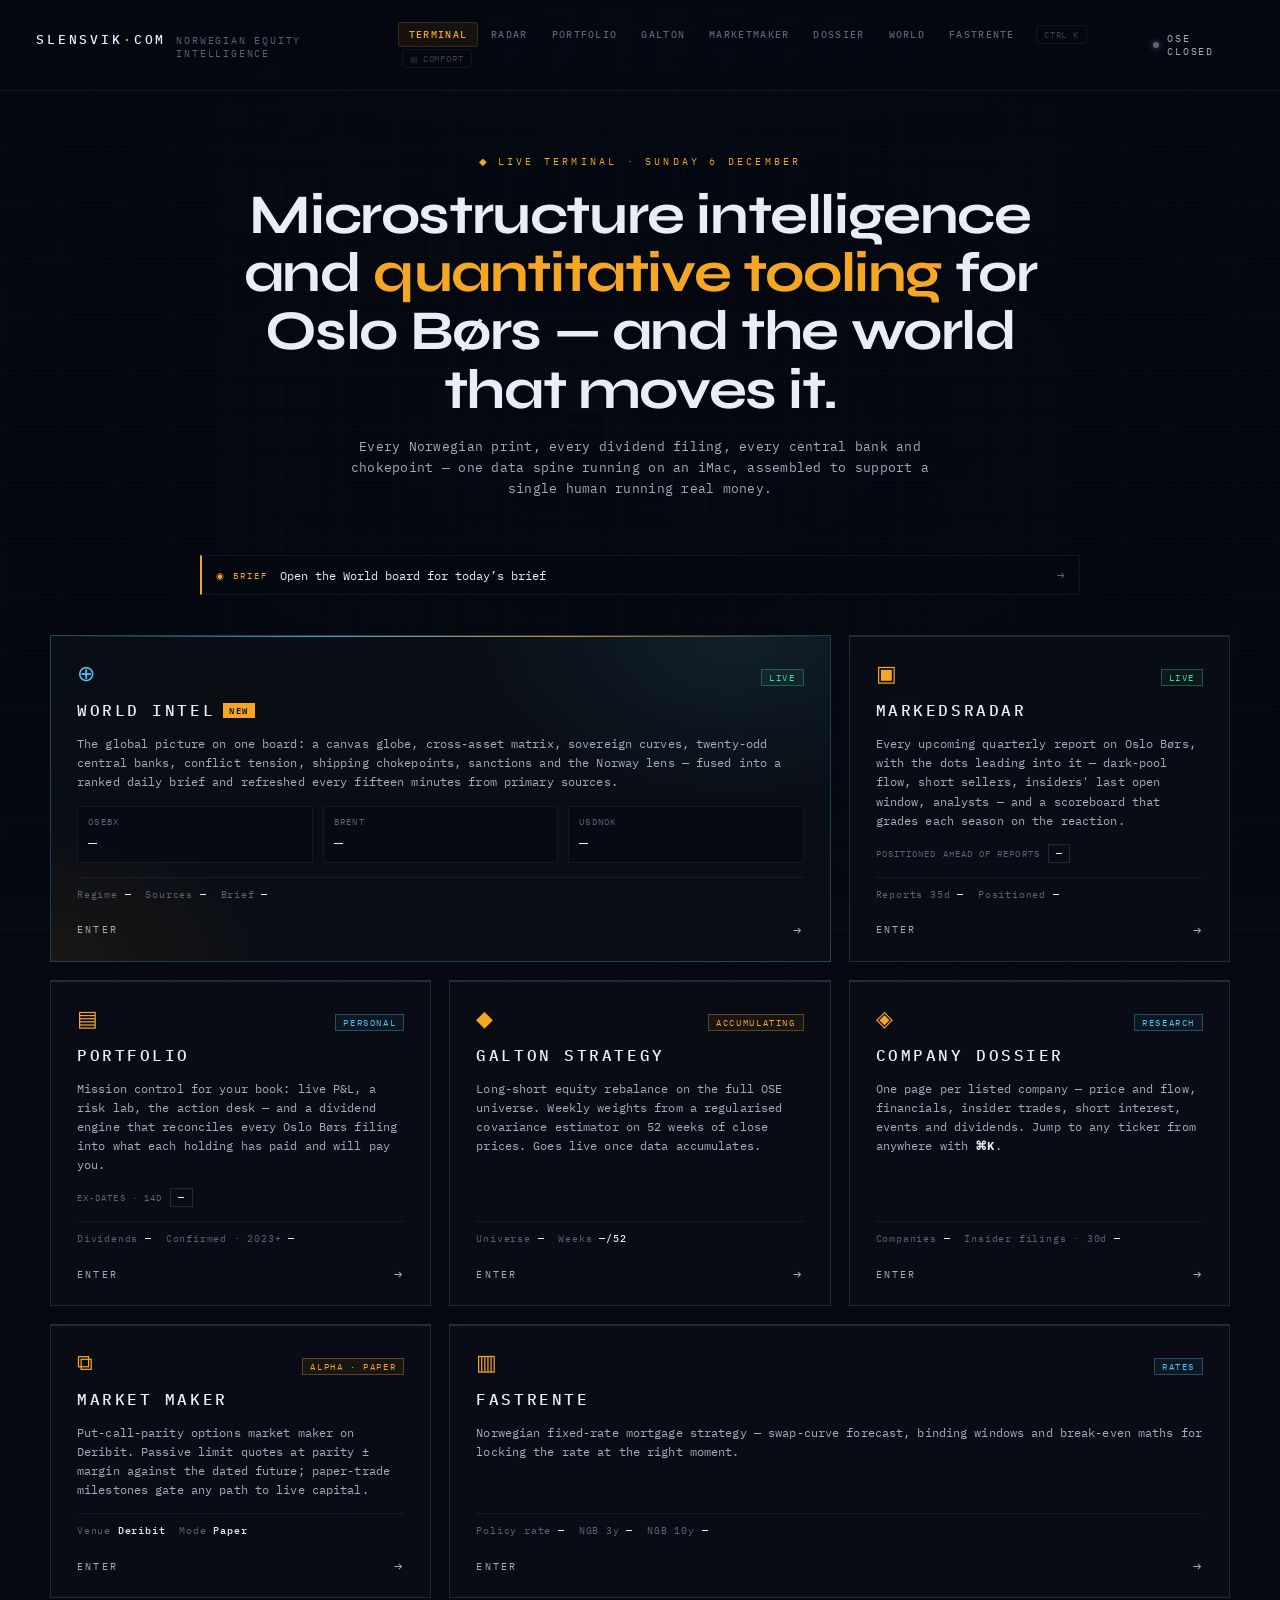
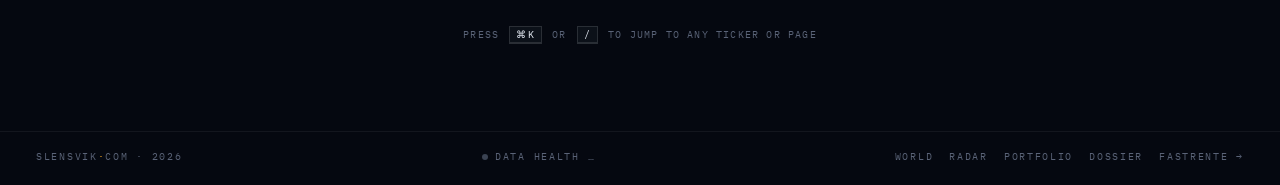
==== commit 150b1f1f: "feat(radar): event radar as the centrepiece — reporting season, dots, reaction scoreboard The radar " ====
--- a/index.html
+++ b/index.html
@@ -4,7 +4,7 @@
 <meta charset="UTF-8">
 <meta name="viewport" content="width=device-width, initial-scale=1.0">
 <title>Slensvik · Norwegian Equity Intelligence</title>
-<meta name="description" content="Norwegian equity intelligence terminal — dark-flow signals, conviction radar, portfolio analytics and the Galton strategy, built on Euronext Oslo Børs data.">
+<meta name="description" content="Norwegian equity intelligence terminal — an event radar for informed positioning ahead of company reports, dark-flow signals, portfolio analytics and the Galton strategy, built on Euronext Oslo Børs data.">
 <link rel="icon" type="image/svg+xml" href="assets/favicon.svg">
 <link rel="preconnect" href="https://fonts.googleapis.com">
 <link href="https://fonts.googleapis.com/css2?family=IBM+Plex+Mono:wght@300;400;500;600&family=Syne:wght@500;700;800&display=swap" rel="stylesheet">
@@ -373,14 +373,15 @@
         </div>
         <div class="gw-name">Markedsradar</div>
         <p class="gw-desc">
-          Every Norwegian trade printed by Euronext, run through wall-bias,
-          ceiling/floor break and cross-sectional dark-flow logic. Today's
-          Book ranks long and short candidates by conviction.
+          Every upcoming quarterly report on Oslo Børs, with the dots
+          leading into it — dark-pool flow, short sellers, insiders'
+          last open window, analysts — and a scoreboard that grades
+          each season on the reaction.
         </p>
-        <div class="gw-list" id="radarTop"><span class="lab">Top conviction</span><span class="tk">—</span></div>
+        <div class="gw-list" id="radarTop"><span class="lab">Positioned ahead of reports</span><span class="tk">—</span></div>
         <div class="gw-meta">
-          <span>Universe <strong id="kpiMrUniverse">—</strong></span>
-          <span>Signals/d <strong id="kpiMrSignals">—</strong></span>
+          <span>Reports 35d <strong id="kpiMrReports">—</strong></span>
+          <span>Positioned <strong id="kpiMrPositioned">—</strong></span>
         </div>
         <div class="gw-enter"><span>ENTER</span><span class="gw-arrow">→</span></div>
       </a>
@@ -748,19 +749,16 @@
     $('briefHead').textContent = 'Open the World board for today’s brief';
   }
 
-  /* ── Radar ── */
+  /* ── Radar: the event radar — who is positioning ahead of the next reports (api.report_radar) ── */
   (async () => {
-    const top = await G('conviction?select=isin,side,conviction&order=conviction.desc,direction_score.desc&limit=5');
-    if (top && top.length) {
-      const tk = await G(`instruments?select=isin,ticker&isin=in.(${top.map(r => r.isin).join(',')})`);
-      const T = Object.fromEntries((tk || []).map(r => [r.isin, r.ticker]));
-      $('radarTop').innerHTML = '<span class="lab">Top conviction</span>' + top.slice(0, 4).map(r =>
-        `<span class="tk ${r.side === 'SHORT' ? 's' : 'l'}" title="${esc(r.side)} · conviction ${r.conviction}">${esc(T[r.isin] || r.isin.slice(-5))}</span>`).join('');
-    }
-    const ds = await G('daily_summary?select=trade_date&order=trade_date.desc&limit=1');
-    if (ds && ds[0]) set('kpiMrUniverse', await count(`daily_summary?trade_date=eq.${ds[0].trade_date}&select=isin`));
-    const latest = await G('smart_signals?select=trade_date&order=trade_date.desc&limit=1');
-    if (latest && latest[0]) set('kpiMrSignals', await count(`smart_signals?trade_date=eq.${latest[0].trade_date}&select=id`));
+    const rows = await G('report_radar?select=isin,ticker,direction,positioning,report_date,period');
+    if (!rows) return;
+    const pos = rows.filter(r => r.direction !== 'NONE').sort((a, b) => b.positioning - a.positioning);
+    set('kpiMrReports', rows.length);
+    set('kpiMrPositioned', pos.length);
+    $('radarTop').innerHTML = '<span class="lab">Positioned ahead of reports</span>' + (pos.length
+      ? pos.slice(0, 4).map(r => `<span class="tk ${r.direction === 'SHORT' ? 's' : 'l'}" title="${esc(r.direction)} ${r.positioning} ahead of the ${esc(r.period || '')} report ${esc(r.report_date)}">${esc(r.ticker || r.isin.slice(-5))} <span style="color:var(--text3)">${+r.report_date.slice(8, 10)}.${+r.report_date.slice(5, 7)}</span></span>`).join('')
+      : '<span class="tk" style="color:var(--text3)">none yet</span>');
   })();
 
   /* ── Portfolio: the dividend engine, market-wide ── */
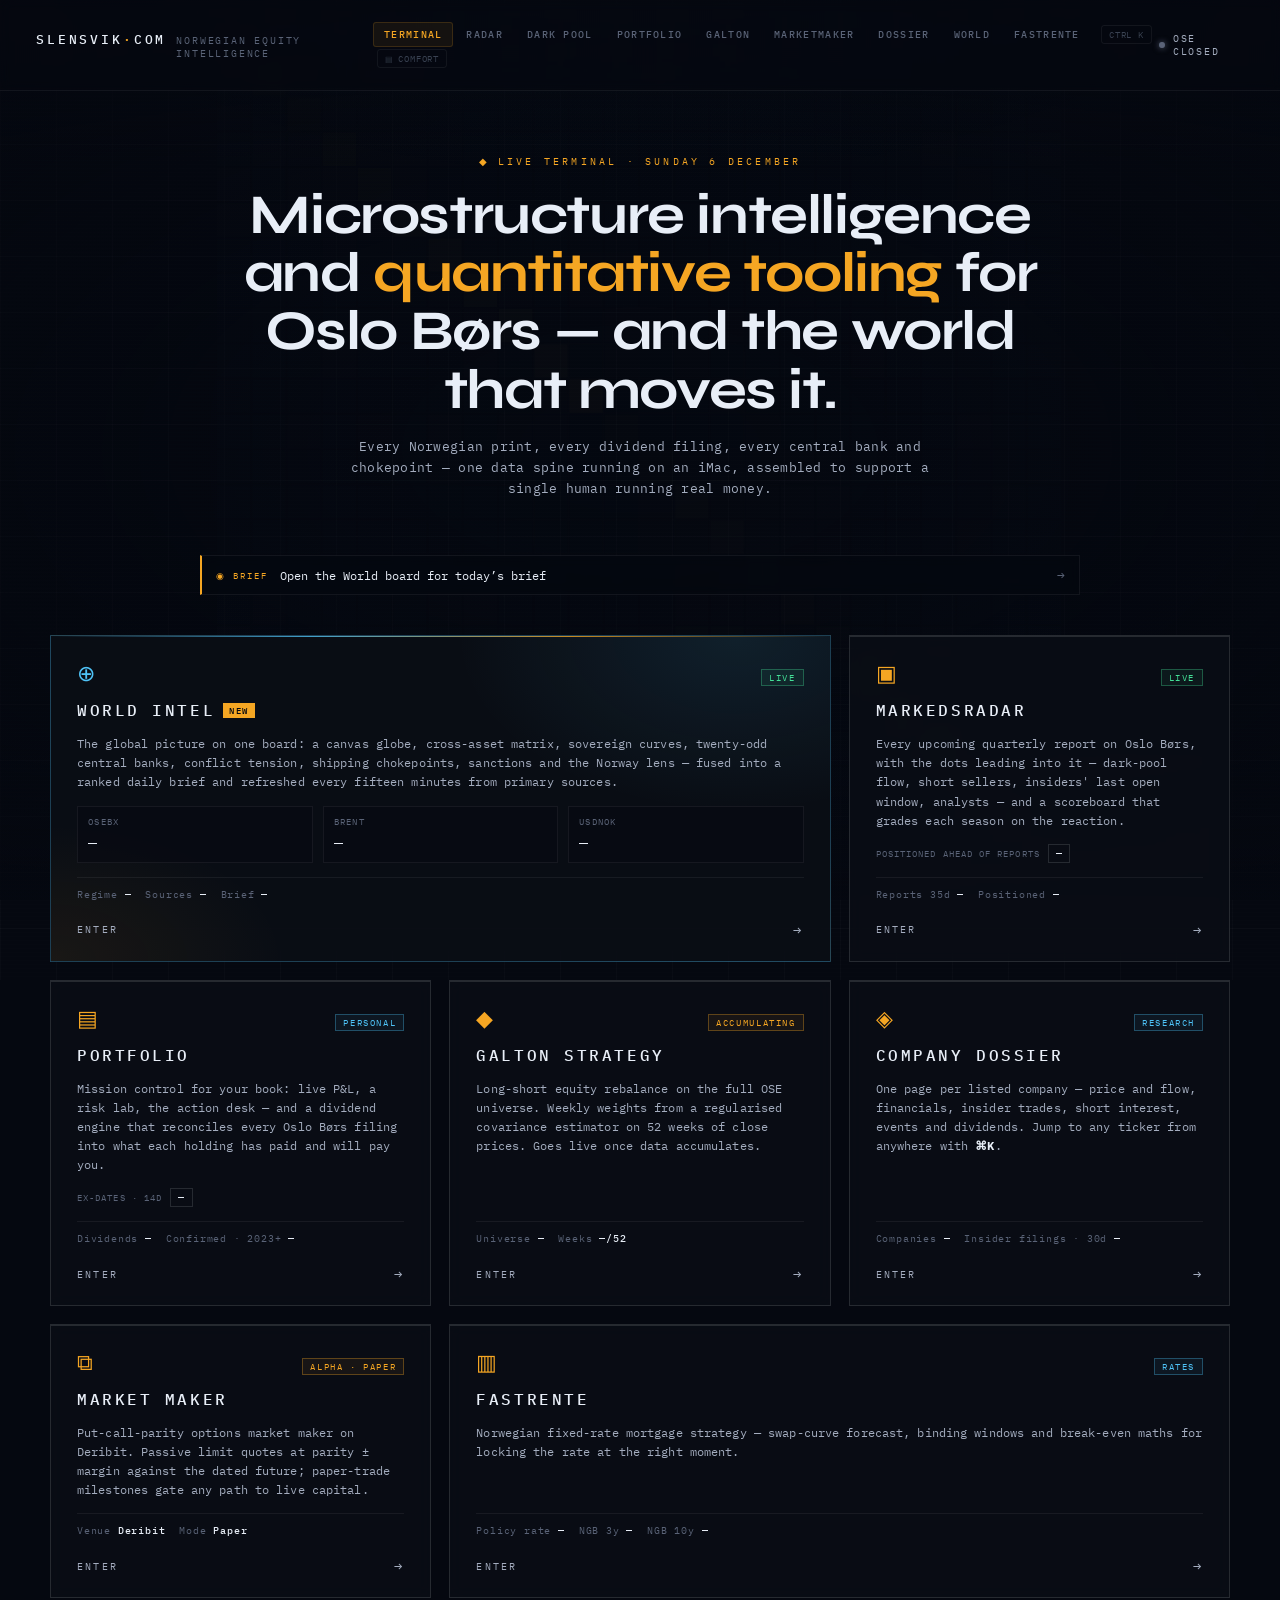
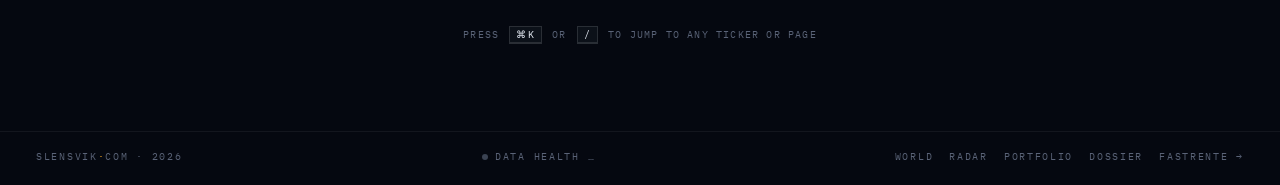
==== commit 838ad332: "feat(radar, dark): Lightweight Charts v5 in the report drawer, and a dark-pool explorer Report drawe" ====
--- a/index.html
+++ b/index.html
@@ -306,7 +306,7 @@
 </head>
 <body>
 
-<script src="assets/intel.js?v=20260929b"></script>
+<script src="assets/intel.js?v=20261010"></script>
 
 <canvas id="matrix-bg"></canvas>
 <div class="vignette"></div>
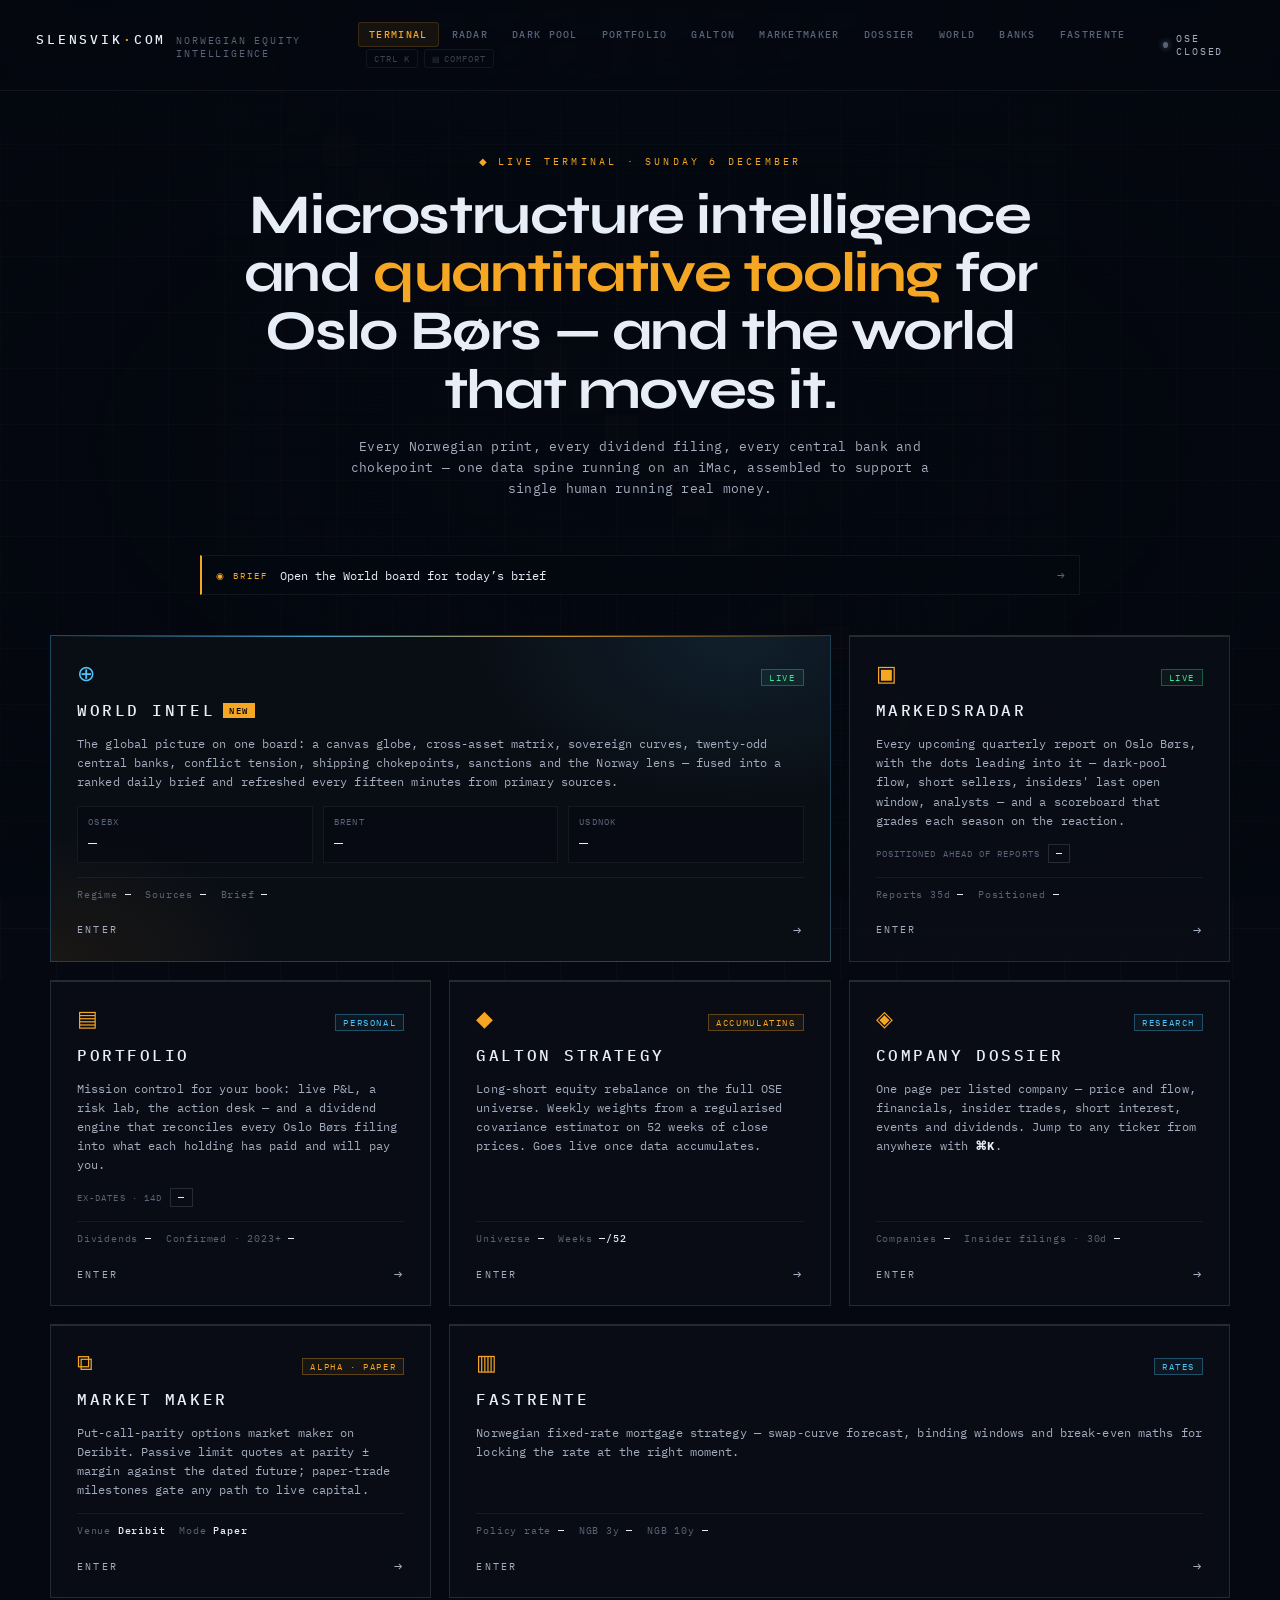
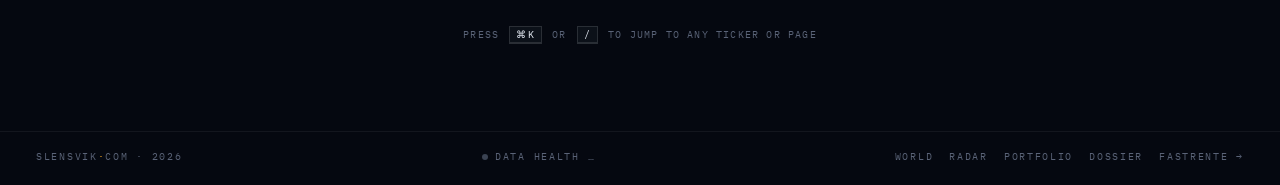
==== commit 39aee317: "Banks page: the Norwegian credit-stress ladder, sector stress, exposure map and bank cards New banks" ====
--- a/index.html
+++ b/index.html
@@ -306,7 +306,7 @@
 </head>
 <body>
 
-<script src="assets/intel.js?v=20261010"></script>
+<script src="assets/intel.js?v=20261028"></script>
 
 <canvas id="matrix-bg"></canvas>
 <div class="vignette"></div>
